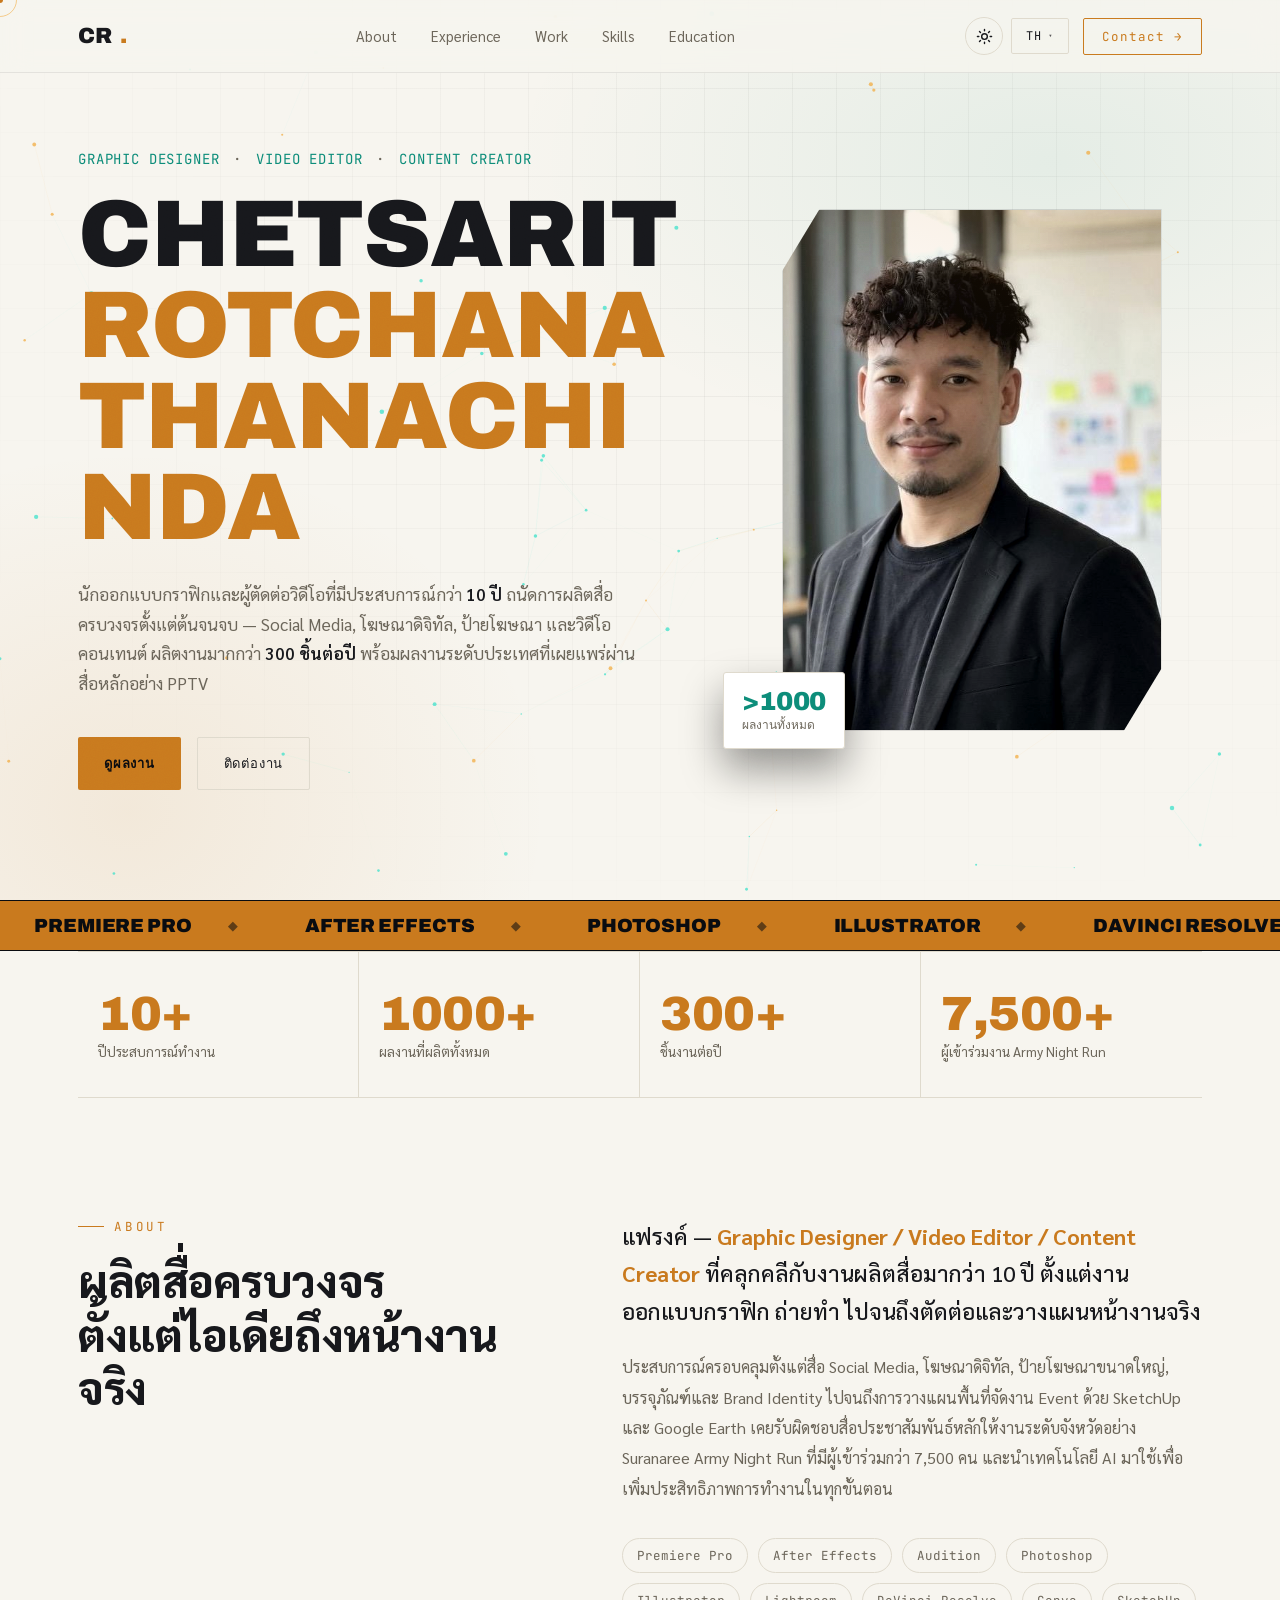
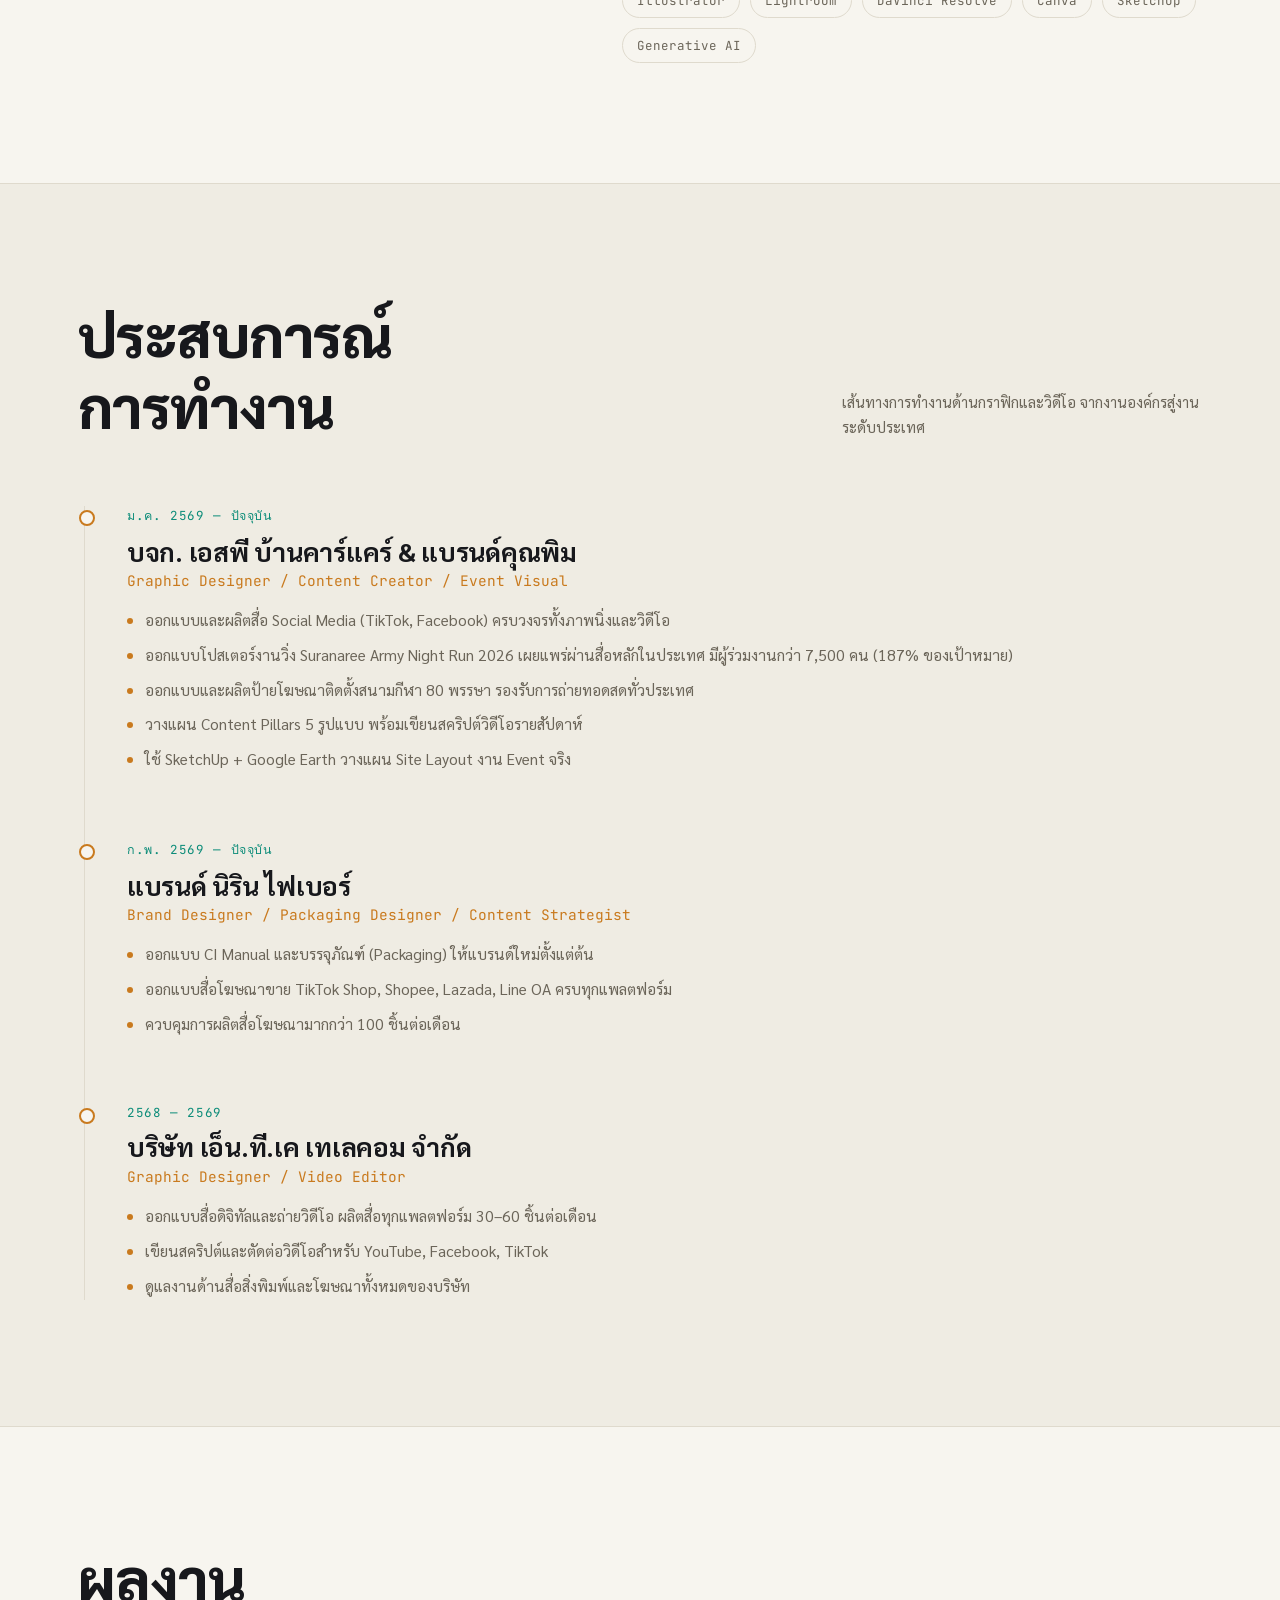
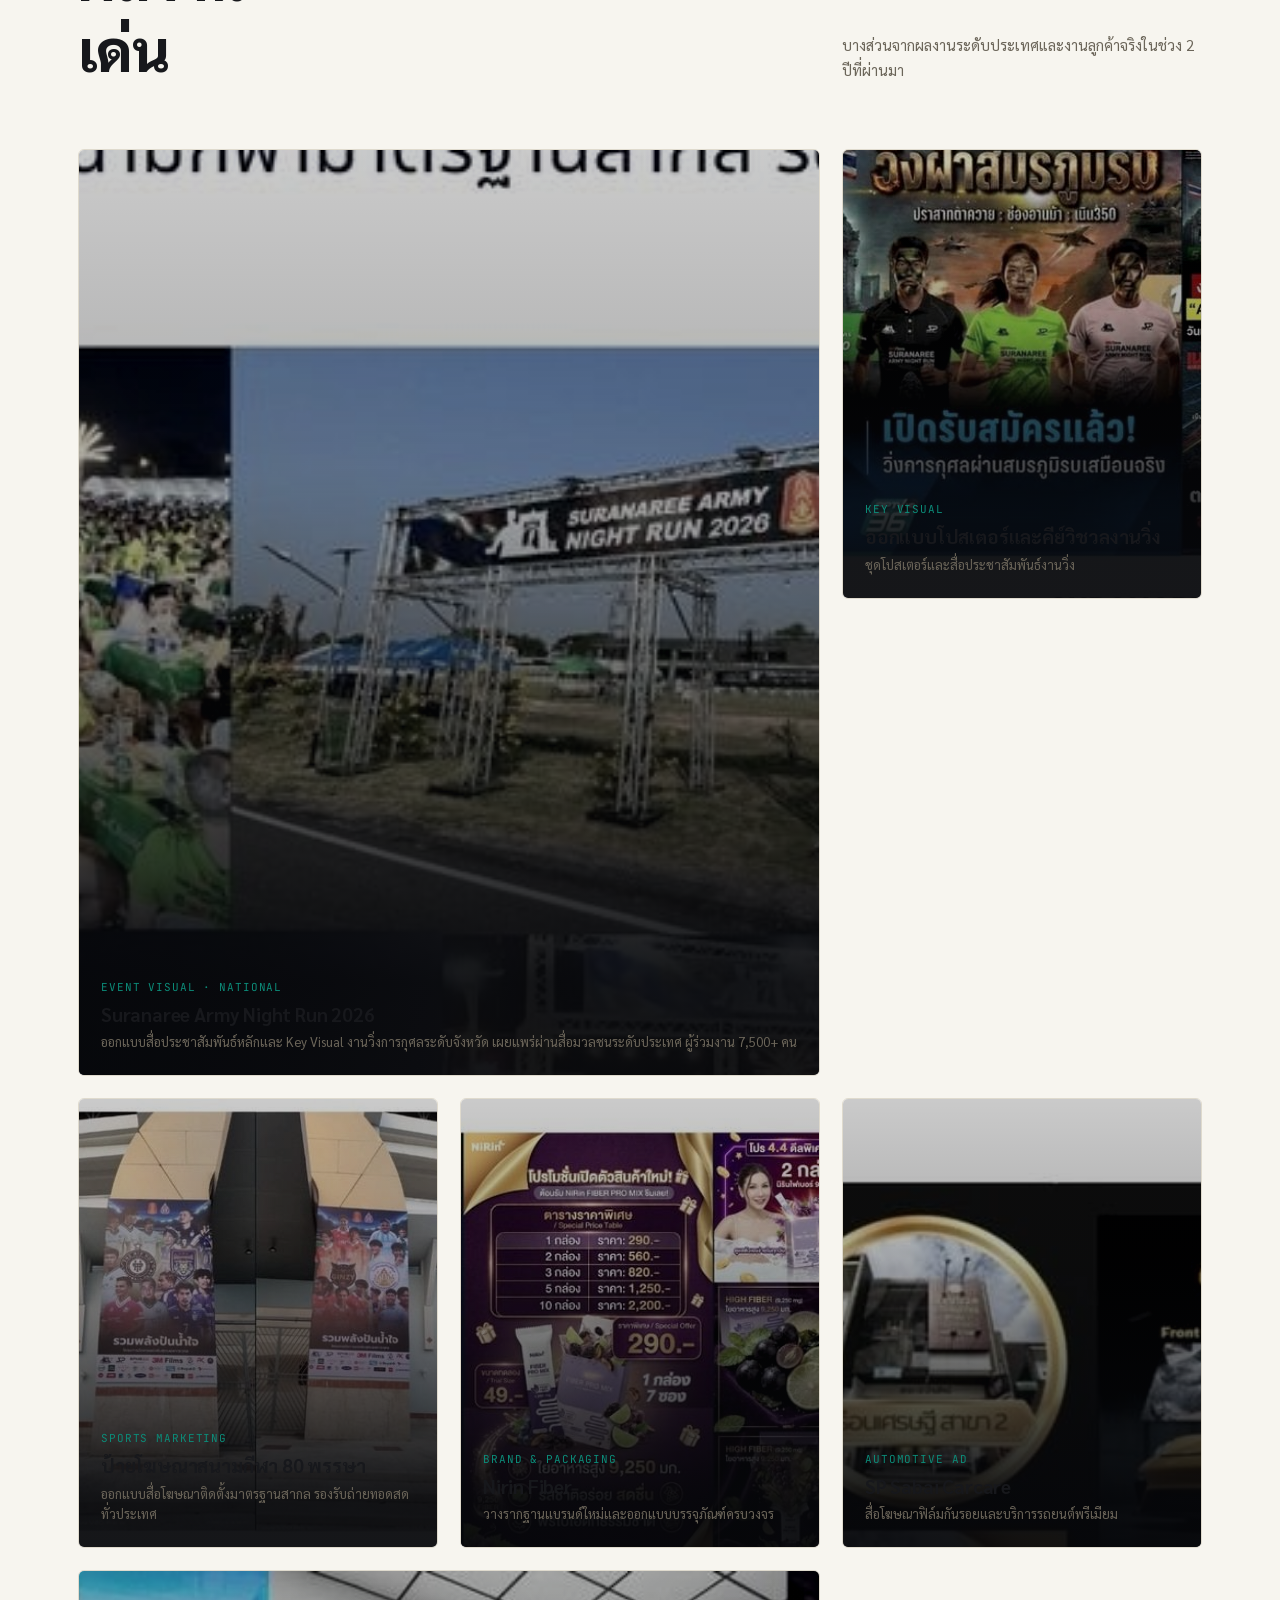
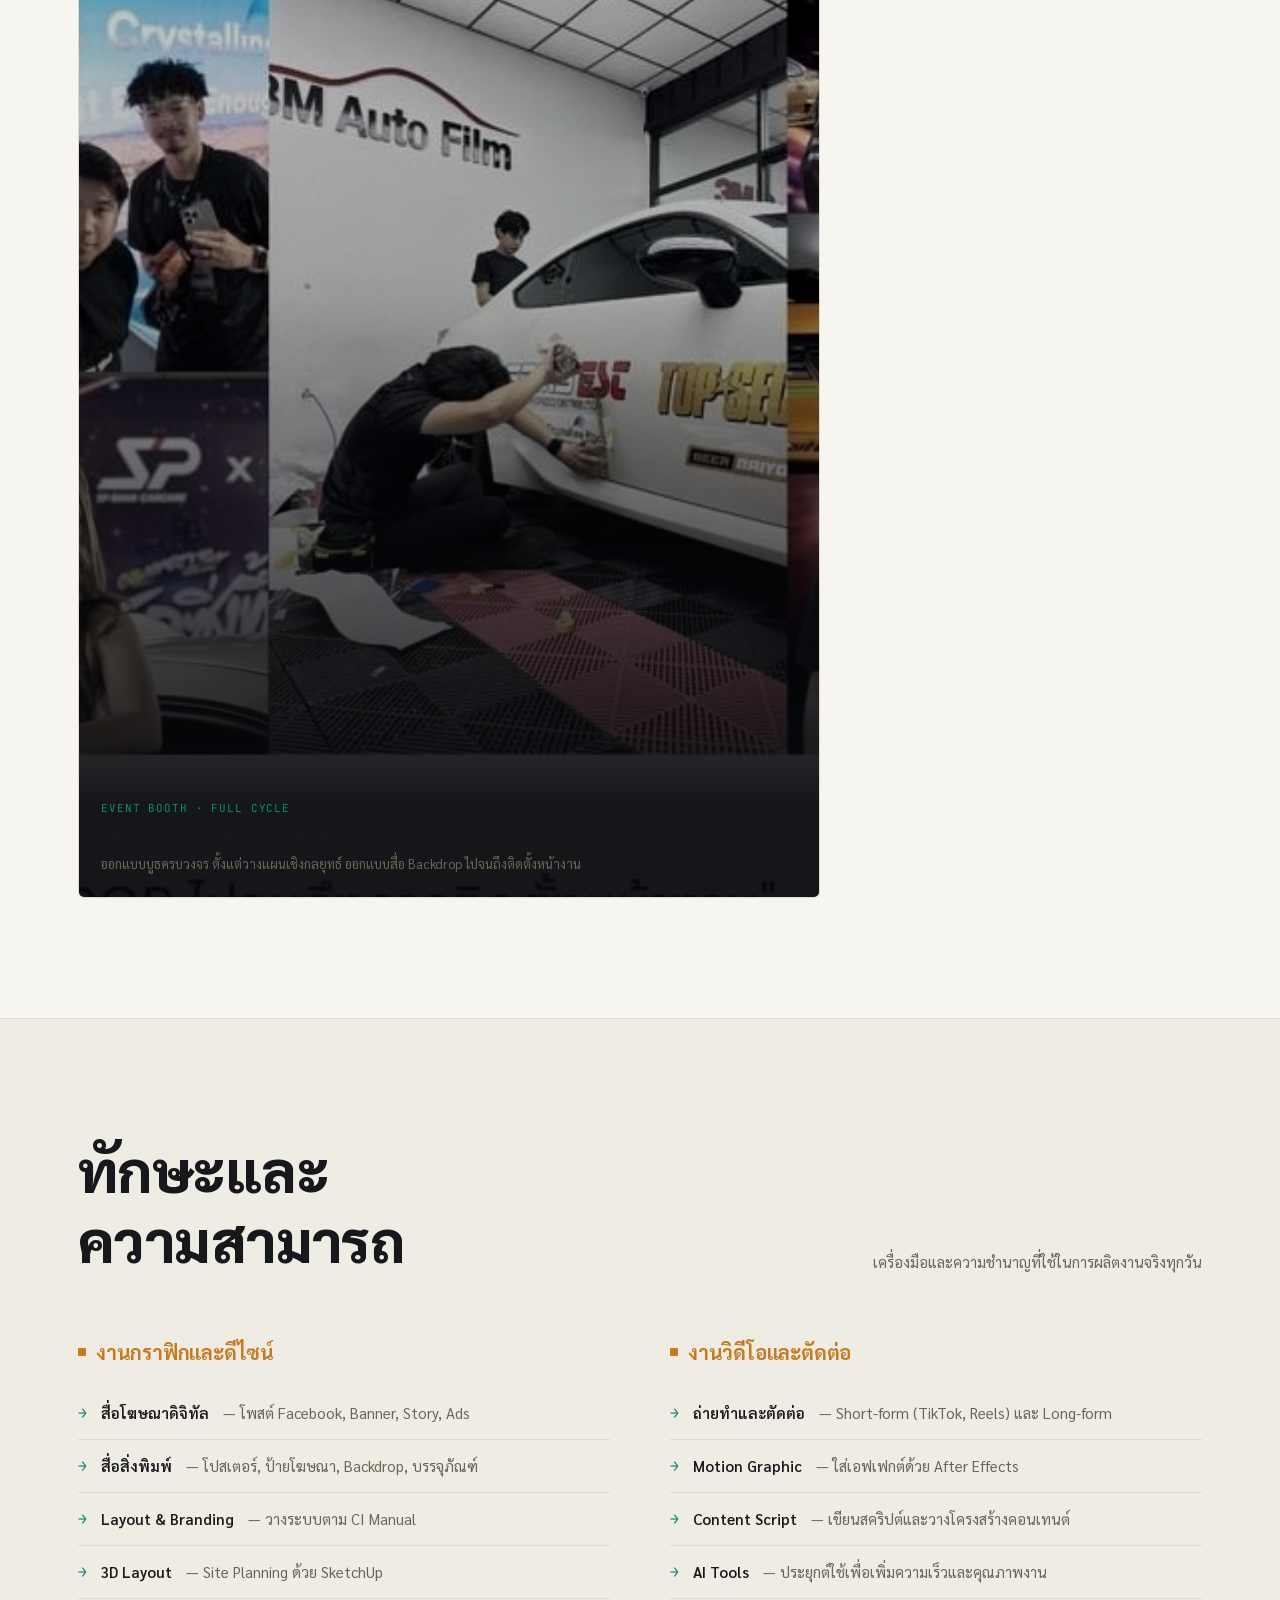
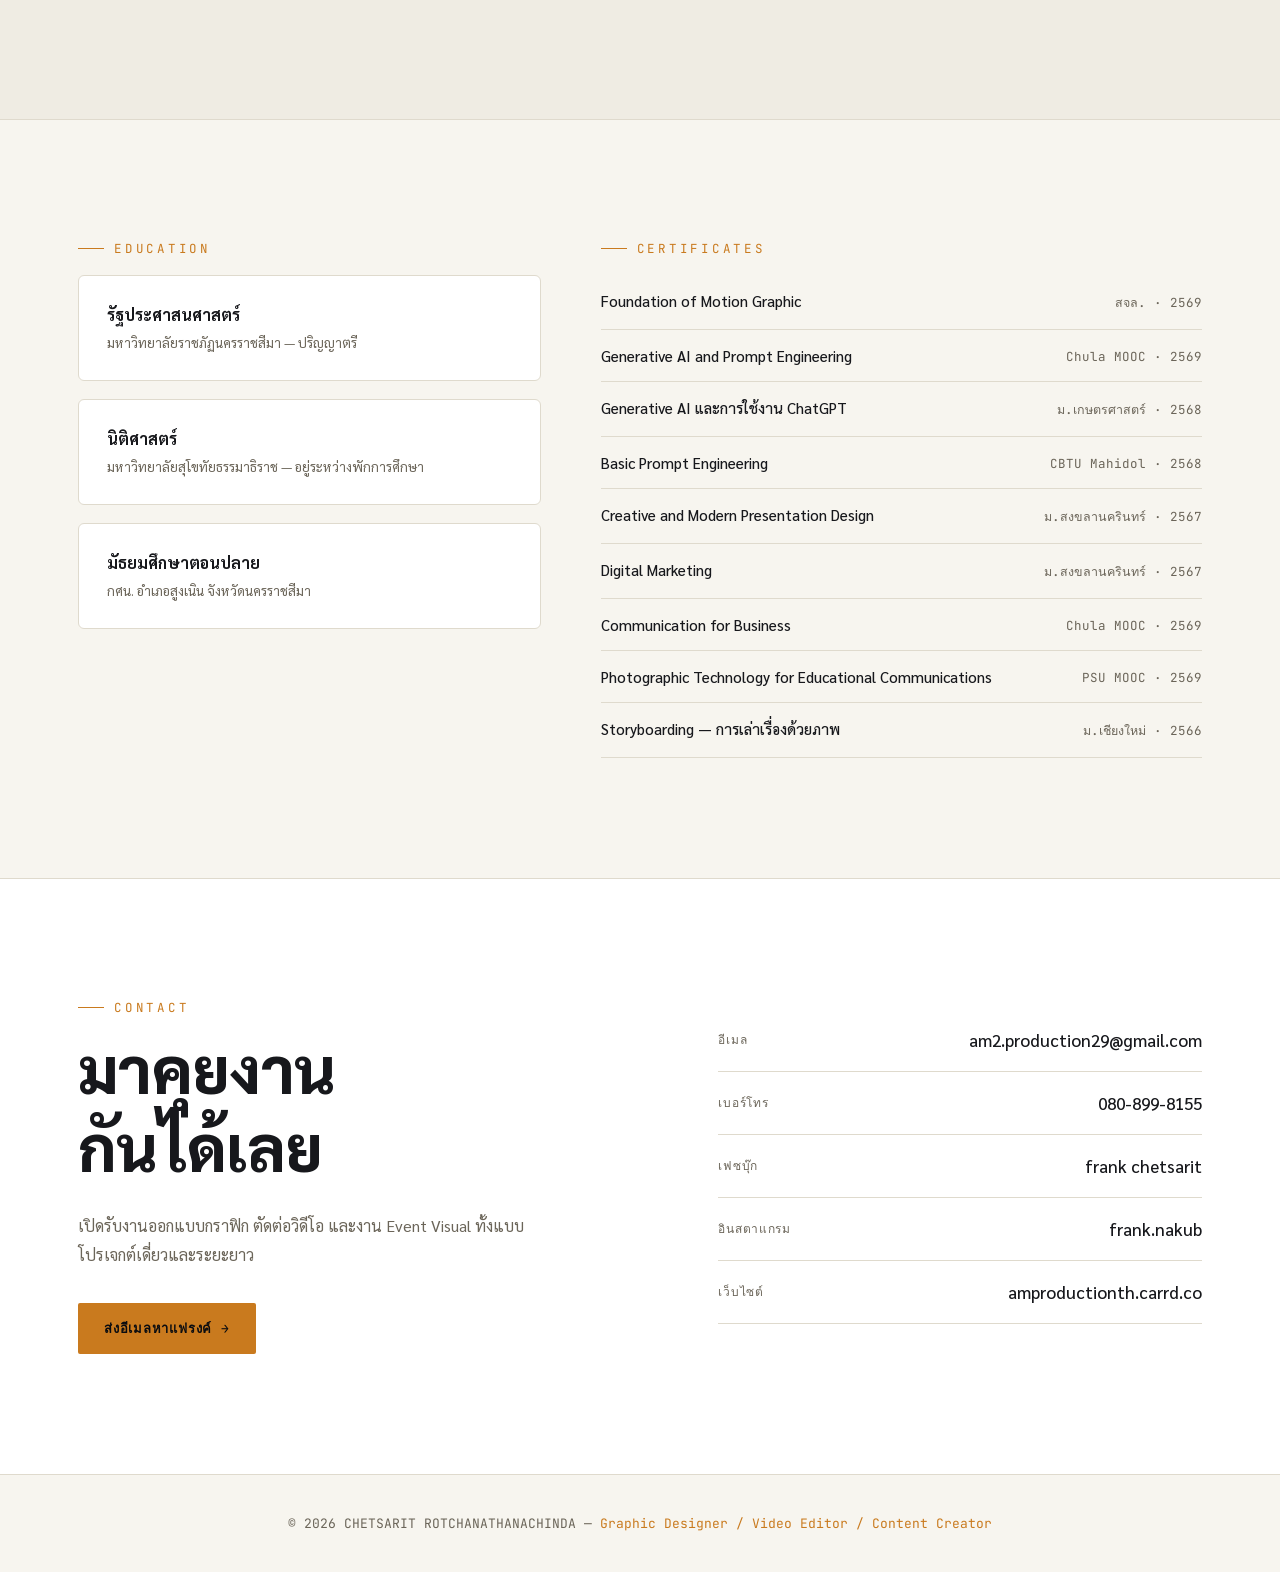
==== index.html @ 94f6d176 "Rename chetsarit-portfolio (5).html to index.html" ====
<!DOCTYPE html>
<html lang="th">
<head>
<meta charset="UTF-8">
<meta name="viewport" content="width=device-width, initial-scale=1.0">
<title>Chetsarit Rotchanathanachinda — Graphic Designer / Video Editor</title>
<link rel="preconnect" href="https://fonts.googleapis.com">
<link href="https://fonts.googleapis.com/css2?family=Archivo:wght@700;800;900&family=JetBrains+Mono:wght@400;500;700&family=Sarabun:wght@300;400;500;600;700;800&display=swap" rel="stylesheet">
<style>
  :root{
    --bg: #0A0C10;
    --surface: #14171F;
    --surface-alt: #1A1E28;
    --line: #262b38;
    --amber: #F2A93B;
    --teal: #35E0C9;
    --flare: #FF5A36;
    --ink: #F5F3EE;
    --muted: #9099AC;
    --on-accent: #0A0C10;
    --header-bg: rgba(10,12,16,0.72);
    --overlay-98: rgba(10,12,16,0.98);
    --hairline: rgba(255,255,255,0.06);
    --grid-line: rgba(255,255,255,0.035);
    --photo-border: rgba(255,255,255,0.08);
    --glow-teal: rgba(53,224,201,0.10);
    --glow-amber: rgba(242,169,59,0.10);
    --glow-amber-strong: rgba(242,169,59,0.18);
    color-scheme: dark;
  }
  html[data-theme="light"]{
    --bg: #F7F5EF;
    --surface: #FFFFFF;
    --surface-alt: #EFECE3;
    --line: #DFDACD;
    --amber: #C97A1E;
    --teal: #0C8C79;
    --flare: #D8461F;
    --ink: #17181C;
    --muted: #6B6559;
    --on-accent: #0A0C10;
    --header-bg: rgba(247,245,239,0.78);
    --overlay-98: rgba(255,255,255,0.98);
    --hairline: rgba(10,12,16,0.08);
    --grid-line: rgba(10,12,16,0.05);
    --photo-border: rgba(10,12,16,0.12);
    --glow-teal: rgba(12,140,121,0.08);
    --glow-amber: rgba(201,122,30,0.10);
    --glow-amber-strong: rgba(201,122,30,0.14);
    color-scheme: light;
  }
  *{margin:0;padding:0;box-sizing:border-box;}
  html{scroll-behavior:smooth;}
  body{
    background:var(--bg);
    color:var(--ink);
    font-family:'Sarabun',sans-serif;
    font-weight:400;
    overflow-x:hidden;
    transition:background .4s ease, color .4s ease;
  }
  ::selection{background:var(--amber);color:var(--on-accent);}

  header, section, .work-card, .edu-card, .stat-item, .contact-section,
  .mobile-menu, .lang-dropdown, .icon-btn, .lang-current, .nav-cta,
  .tool-chip, .timeline, .btn-ghost, .marquee-band{
    transition:background-color .35s ease, border-color .35s ease, color .35s ease, box-shadow .35s ease;
  }

  h1,h2,h3,.display{
    font-family:'Archivo','Sarabun',sans-serif;
    font-weight:900;
    text-transform:uppercase;
    letter-spacing:-0.01em;
    line-height:1.22;
  }
  .mono{font-family:'JetBrains Mono',monospace;}
  a{color:inherit;text-decoration:none;}
  img{display:block;max-width:100%;}
  .wrap{max-width:1180px;margin:0 auto;padding:0 28px;}
  .eyebrow{
    font-family:'JetBrains Mono',monospace;
    font-size:12.5px;
    letter-spacing:0.22em;
    text-transform:uppercase;
    color:var(--amber);
    display:flex;align-items:center;gap:10px;
    margin-bottom:18px;
  }
  .eyebrow::before{content:'';width:26px;height:1px;background:var(--amber);display:inline-block;}

  /* reveal on scroll */
  .reveal{opacity:0;transform:translateY(28px);transition:opacity .7s cubic-bezier(.2,.6,.2,1), transform .7s cubic-bezier(.2,.6,.2,1);}
  .reveal.in{opacity:1;transform:translateY(0);}

  /* ---------- NAV ---------- */
  header{
    position:fixed;top:0;left:0;right:0;z-index:100;
    background:var(--header-bg);
    backdrop-filter:blur(14px);
    border-bottom:1px solid var(--hairline);
  }
  nav.wrap{
    display:flex;align-items:center;justify-content:space-between;
    height:72px;
  }
  .logo{
    font-family:'Archivo',sans-serif;font-weight:900;
    font-size:22px;letter-spacing:-0.01em;
    display:flex;align-items:center;gap:8px;
  }
  .logo span{color:var(--amber);}
  .navlinks{display:flex;gap:34px;font-size:14.5px;color:var(--muted);}
  .navlinks a{position:relative;padding:4px 0;transition:color .25s;}
  .navlinks a:hover{color:var(--ink);}
  .navlinks a::after{
    content:'';position:absolute;left:0;bottom:-2px;width:0;height:1.5px;background:var(--amber);
    transition:width .3s;
  }
  .navlinks a:hover::after{width:100%;}
  .nav-cta{
    font-family:'JetBrains Mono',monospace;font-size:12.5px;letter-spacing:.08em;
    border:1px solid var(--amber);color:var(--amber);padding:9px 18px;border-radius:2px;
    transition:all .25s;
  }
  .nav-cta:hover{background:var(--amber);color:var(--on-accent);}
  .navtoggle{
    display:none;background:none;border:none;color:var(--ink);cursor:pointer;
    width:40px;height:40px;align-items:center;justify-content:center;
    padding:0;
  }
  .burger, .burger::before, .burger::after{
    width:22px;height:2px;background:var(--ink);display:block;position:relative;
    transition:transform .3s, opacity .3s, background .3s;
  }
  .burger::before, .burger::after{content:'';position:absolute;left:0;}
  .burger::before{top:-7px;}
  .burger::after{top:7px;}
  .navtoggle[aria-expanded="true"] .burger{background:transparent;}
  .navtoggle[aria-expanded="true"] .burger::before{transform:rotate(45deg);top:0;background:var(--amber);}
  .navtoggle[aria-expanded="true"] .burger::after{transform:rotate(-45deg);top:0;background:var(--amber);}

  /* ---------- NAV RIGHT: theme + language ---------- */
  .nav-right{display:flex;align-items:center;gap:14px;}
  .nav-controls{display:flex;align-items:center;gap:8px;}
  .icon-btn{
    width:38px;height:38px;border-radius:50%;border:1px solid var(--line);
    background:transparent;color:var(--ink);cursor:pointer;
    display:flex;align-items:center;justify-content:center;padding:0;flex-shrink:0;
    transition:border-color .25s,color .25s,transform .25s;
  }
  .icon-btn:hover{border-color:var(--amber);color:var(--amber);transform:rotate(12deg);}
  .icon-btn svg{width:17px;height:17px;}
  .icon-btn .icon-sun{display:none;}
  html[data-theme="light"] .icon-btn .icon-moon{display:none;}
  html[data-theme="light"] .icon-btn .icon-sun{display:block;}

  .lang-switch{position:relative;}
  .lang-current{
    font-family:'JetBrains Mono',monospace;font-size:12px;letter-spacing:.05em;
    border:1px solid var(--line);color:var(--ink);background:transparent;
    padding:9px 14px;border-radius:2px;cursor:pointer;
    display:flex;align-items:center;gap:7px;
    transition:border-color .25s,color .25s;
  }
  .lang-current:hover{border-color:var(--teal);color:var(--teal);}
  .lang-current::after{content:'▾';font-size:8px;opacity:.7;transition:transform .25s;}
  .lang-switch.open .lang-current::after{transform:rotate(180deg);}
  .lang-dropdown{
    position:absolute;top:calc(100% + 10px);right:0;
    background:var(--surface);border:1px solid var(--line);border-radius:6px;
    min-width:140px;overflow:hidden;
    opacity:0;visibility:hidden;transform:translateY(-6px);
    transition:opacity .22s,transform .22s,visibility .22s;
    box-shadow:0 18px 40px rgba(0,0,0,0.35);
    z-index:50;
  }
  .lang-dropdown.open{opacity:1;visibility:visible;transform:translateY(0);}
  .lang-dropdown button{
    display:block;width:100%;text-align:left;padding:12px 16px;
    background:none;border:none;color:var(--muted);font-size:13.5px;cursor:pointer;
    font-family:'Sarabun',sans-serif;
    border-bottom:1px solid var(--line);
    transition:background .2s,color .2s;
  }
  .lang-dropdown button:last-child{border-bottom:none;}
  .lang-dropdown button:hover{background:var(--surface-alt);color:var(--ink);}
  .lang-dropdown button.active{color:var(--amber);font-weight:600;}

  @media (max-width:600px){
    .nav-cta{display:none;}
  }

  .mobile-menu{
    display:none;
    flex-direction:column;
    max-height:0;overflow:hidden;
    background:var(--overlay-98);
    border-top:1px solid var(--line);
    transition:max-height .4s cubic-bezier(.2,.7,.2,1);
  }
  .mobile-menu.open{max-height:420px;}
  .mobile-menu a{
    padding:18px 28px;font-size:16px;color:var(--ink);
    border-bottom:1px solid var(--line);
    font-family:'JetBrains Mono',monospace;letter-spacing:.03em;
  }
  .mobile-menu a.mobile-menu-cta{color:var(--amber);border-bottom:none;}

  /* ---------- HERO ---------- */
  .hero{
    position:relative;
    min-height:100vh;
    display:flex;align-items:center;
    padding-top:110px;padding-bottom:70px;
    background:
      radial-gradient(ellipse 900px 500px at 82% 18%, var(--glow-teal), transparent 60%),
      radial-gradient(ellipse 700px 600px at 10% 90%, var(--glow-amber), transparent 60%),
      var(--bg);
    overflow:hidden;
  }
  .hero::before{
    content:'';position:absolute;inset:0;
    background-image:
      linear-gradient(var(--grid-line) 1px, transparent 1px),
      linear-gradient(90deg, var(--grid-line) 1px, transparent 1px);
    background-size:44px 44px;
    mask-image:radial-gradient(ellipse 900px 700px at 60% 30%, black, transparent);
    pointer-events:none;
  }
  .hero-grid{
    display:grid;grid-template-columns:1.15fr 0.85fr;gap:40px;align-items:center;
    position:relative;z-index:2;width:100%;
  }
  .hero-role{
    font-family:'JetBrains Mono',monospace;font-size:14px;color:var(--teal);
    letter-spacing:.06em;margin-bottom:22px;display:flex;flex-wrap:wrap;gap:10px 14px;align-items:center;
  }
  .hero-role .dot{color:var(--muted);}
  .hero h1{
    font-size:clamp(48px,7.4vw,104px);
    color:var(--ink);
    overflow-wrap:break-word;
    word-break:break-word;
    hyphens:auto;
    line-height:0.96;
  }
  .hero h1 .accent{color:var(--amber);}
  .hero-sub{
    margin-top:26px;max-width:560px;color:var(--muted);font-size:17px;line-height:1.75;
  }
  .hero-sub b{color:var(--ink);font-weight:600;}
  .hero-cta{display:flex;gap:16px;margin-top:38px;flex-wrap:wrap;}
  .btn{
    font-family:'JetBrains Mono',monospace;font-size:13px;letter-spacing:.06em;
    padding:15px 26px;border-radius:2px;display:inline-flex;align-items:center;gap:10px;
    transition:all .25s;
  }
  .btn-primary{background:var(--amber);color:var(--on-accent);font-weight:700;}
  .btn-primary:hover{background:#ffc061;transform:translateY(-2px);}
  .btn-ghost{border:1px solid var(--line);color:var(--ink);}
  .btn-ghost:hover{border-color:var(--teal);color:var(--teal);transform:translateY(-2px);}

  .hero-photo-wrap{
    position:relative;
    display:flex;justify-content:center;
  }
  .hero-photo-frame{
    position:relative;
    width:100%;max-width:380px;
    clip-path:polygon(10% 0, 100% 0, 100% 88%, 90% 100%, 0 100%, 0 12%);
    border:1px solid var(--photo-border);
  }
  .hero-photo-frame img{width:100%;height:520px;object-fit:cover;filter:grayscale(15%) contrast(1.06);}
  .hero-photo-frame::after{
    content:'';position:absolute;inset:0;
    background:linear-gradient(200deg, var(--glow-amber-strong), transparent 45%);
  }
  .hero-tag{
    position:absolute;bottom:-18px;left:-18px;
    background:var(--surface);border:1px solid var(--line);
    padding:14px 18px;border-radius:3px;
    font-family:'JetBrains Mono',monospace;font-size:12px;color:var(--muted);
    box-shadow:0 20px 40px rgba(0,0,0,0.4);
  }
  .hero-tag b{display:block;font-family:'Archivo',sans-serif;font-weight:900;font-size:26px;color:var(--teal);letter-spacing:-0.01em;}

  /* ---------- MARQUEE (signature element) ---------- */
  .marquee-band{
    background:var(--amber);
    color:var(--on-accent);
    overflow:hidden;
    white-space:nowrap;
    border-top:1px solid var(--on-accent);border-bottom:1px solid var(--on-accent);
    position:relative;z-index:3;
  }
  .marquee-track{
    display:inline-flex;
    animation:scroll-left 32s linear infinite;
  }
  .marquee-track span{
    font-family:'Archivo',sans-serif;
    font-weight:900;
    font-size:19px;
    letter-spacing:-0.005em;
    padding:14px 34px;
    display:inline-flex;align-items:center;gap:18px;
    text-transform:uppercase;
  }
  .marquee-track span::after{content:'\25C6';font-size:12px;opacity:.55;margin-left:18px;}
  @keyframes scroll-left{
    0%{transform:translateX(0);}
    100%{transform:translateX(-50%);}
  }

  /* ---------- SECTION GENERIC ---------- */
  section{padding:120px 0;position:relative;}
  .section-head{
    display:flex;justify-content:space-between;align-items:flex-end;gap:24px;
    margin-bottom:60px;flex-wrap:wrap;
  }
  .section-head h2{font-size:clamp(34px,5vw,58px);}
  .section-head p{color:var(--muted);max-width:360px;font-size:15px;line-height:1.7;padding-bottom:6px;}
  .num-index{font-family:'JetBrains Mono',monospace;color:var(--muted);font-size:13px;}

  /* ---------- STATS ---------- */
  .stats-row{
    display:grid;grid-template-columns:repeat(4,1fr);
    border-top:1px solid var(--line);border-bottom:1px solid var(--line);
  }
  .stat-item{padding:36px 20px;border-right:1px solid var(--line);}
  .stat-item:last-child{border-right:none;}
  .stat-item b{
    font-family:'Archivo',sans-serif;font-weight:900;font-size:clamp(30px,4vw,48px);
    color:var(--amber);display:block;letter-spacing:-0.01em;
  }
  .stat-item span{font-size:13.5px;color:var(--muted);}

  /* ---------- ABOUT ---------- */
  .about-grid{display:grid;grid-template-columns:0.9fr 1.1fr;gap:70px;align-items:start;}
  .about-lead{font-size:22px;line-height:1.7;color:var(--ink);font-weight:500;}
  .about-lead b{color:var(--amber);font-weight:700;}
  .about-body{color:var(--muted);font-size:16px;line-height:1.9;margin-top:22px;}
  .tool-row{display:flex;flex-wrap:wrap;gap:10px;margin-top:34px;}
  .tool-chip{
    font-family:'JetBrains Mono',monospace;font-size:12.5px;
    border:1px solid var(--line);padding:8px 14px;border-radius:20px;color:var(--muted);
    transition:all .25s;
  }
  .tool-chip:hover{border-color:var(--teal);color:var(--teal);}

  /* ---------- EXPERIENCE TIMELINE ---------- */
  .timeline{border-left:1px solid var(--line);margin-left:6px;}
  .tl-item{position:relative;padding:0 0 60px 42px;}
  .tl-item:last-child{padding-bottom:0;}
  .tl-item::before{
    content:'';position:absolute;left:-6.5px;top:4px;
    width:12px;height:12px;border-radius:50%;
    background:var(--bg);border:2px solid var(--amber);
  }
  .tl-date{font-family:'JetBrains Mono',monospace;font-size:12.5px;color:var(--teal);letter-spacing:.05em;margin-bottom:10px;display:block;}
  .tl-item h3{font-size:26px;color:var(--ink);margin-bottom:4px;text-transform:none;font-family:'Sarabun';font-weight:700;}
  .tl-role{color:var(--amber);font-size:14.5px;font-family:'JetBrains Mono',monospace;margin-bottom:16px;display:block;}
  .tl-item ul{color:var(--muted);font-size:15.5px;line-height:1.85;padding-left:18px;}
  .tl-item li{margin-bottom:6px;}
  .tl-item li::marker{color:var(--amber);}

  /* ---------- WORK GRID ---------- */
  .work-grid{
    display:grid;grid-template-columns:repeat(3,1fr);gap:22px;
  }
  .work-card{
    position:relative;border-radius:6px;overflow:hidden;
    background:var(--surface);border:1px solid var(--line);
    aspect-ratio:4/5;
    transition:transform .4s cubic-bezier(.2,.7,.2,1), border-color .4s;
  }
  .work-card:hover{transform:translateY(-6px);border-color:var(--amber);}
  .work-card img{
    width:100%;height:100%;object-fit:cover;
    transition:transform .6s cubic-bezier(.2,.7,.2,1), filter .4s;
    filter:grayscale(35%) brightness(0.78) contrast(1.05);
  }
  .work-card:hover img{transform:scale(1.08);filter:grayscale(0%) brightness(0.92) contrast(1.05);}
  .work-overlay{
    position:absolute;inset:0;display:flex;flex-direction:column;justify-content:flex-end;
    padding:22px;background:linear-gradient(0deg, rgba(6,7,10,0.92) 10%, rgba(6,7,10,0.15) 65%, transparent 100%);
  }
  .work-tag{
    font-family:'JetBrains Mono',monospace;font-size:11px;color:var(--teal);
    letter-spacing:.08em;text-transform:uppercase;margin-bottom:8px;
  }
  .work-overlay h3{font-family:'Sarabun';font-weight:700;font-size:19px;text-transform:none;color:var(--ink);margin-bottom:6px;line-height:1.3;}
  .work-overlay p{font-size:13px;color:var(--muted);line-height:1.6;}
  .work-card.wide{grid-column:span 2;}

  /* ---------- SKILLS ---------- */
  .skills-grid{display:grid;grid-template-columns:1fr 1fr;gap:60px;}
  .skill-block h3{
    font-family:'Sarabun';font-weight:700;text-transform:none;font-size:20px;color:var(--amber);margin-bottom:22px;
    display:flex;align-items:center;gap:10px;
  }
  .skill-block h3::before{content:'';width:8px;height:8px;background:var(--amber);border-radius:1px;display:inline-block;}
  .skill-list{list-style:none;}
  .skill-list li{
    padding:14px 0;border-bottom:1px solid var(--line);
    color:var(--muted);font-size:15px;line-height:1.6;
    display:flex;gap:14px;
  }
  .skill-list li b{color:var(--ink);font-weight:600;min-width:2px;}
  .skill-list li::before{content:'→';color:var(--teal);font-family:'JetBrains Mono',monospace;}

  /* ---------- EDUCATION / CERTS ---------- */
  .edu-grid{display:grid;grid-template-columns:1fr 1.3fr;gap:60px;}
  .edu-card{background:var(--surface);border:1px solid var(--line);border-radius:6px;padding:28px;margin-bottom:18px;}
  .edu-card h4{font-family:'Sarabun';font-weight:700;font-size:16px;color:var(--ink);text-transform:none;margin-bottom:6px;}
  .edu-card span{font-size:13.5px;color:var(--muted);}
  .cert-list{list-style:none;}
  .cert-list li{
    display:flex;justify-content:space-between;gap:20px;
    padding:16px 0;border-bottom:1px solid var(--line);font-size:15px;
  }
  .cert-list li b{color:var(--ink);font-weight:500;}
  .cert-list li span{color:var(--muted);font-family:'JetBrains Mono',monospace;font-size:12.5px;white-space:nowrap;padding-top:2px;}

  /* ---------- CONTACT ---------- */
  .contact-section{
    background:var(--surface);border-top:1px solid var(--line);border-bottom:1px solid var(--line);
  }
  .contact-grid{display:grid;grid-template-columns:1.2fr 1fr;gap:60px;align-items:center;}
  .contact-grid h2{font-size:clamp(36px,5.6vw,64px);margin-bottom:22px;}
  .contact-grid p{color:var(--muted);font-size:16px;line-height:1.8;max-width:460px;margin-bottom:34px;}
  .contact-list{list-style:none;}
  .contact-list li{
    padding:20px 0;border-bottom:1px solid var(--line);
    display:flex;justify-content:space-between;align-items:center;
  }
  .contact-list li:first-child{padding-top:0;}
  .contact-list .label{font-family:'JetBrains Mono',monospace;font-size:12px;color:var(--muted);letter-spacing:.06em;text-transform:uppercase;}
  .contact-list .val{font-size:17px;color:var(--ink);font-weight:500;transition:color .25s;}
  .contact-list a.val:hover{color:var(--amber);}

  footer{padding:40px 0;text-align:center;color:var(--muted);font-size:13px;font-family:'JetBrains Mono',monospace;}
  footer span{color:var(--amber);}

  /* ---------- RESPONSIVE ---------- */
  @media (max-width:940px){
    .navlinks{display:none;}
    .navtoggle{display:flex;}
    .mobile-menu{display:flex;}
    .hero-grid{grid-template-columns:1fr;}
    .hero-photo-wrap{order:-1;margin-bottom:56px;}
    .hero-photo-frame{max-width:280px;}
    .hero-photo-frame img{height:360px;}
    .about-grid,.skills-grid,.edu-grid,.contact-grid{grid-template-columns:1fr;gap:40px;}
    .work-grid{grid-template-columns:repeat(2,1fr);}
    .work-card.wide{grid-column:span 2;}
    .stats-row{grid-template-columns:repeat(2,1fr);}
    .stat-item{border-bottom:1px solid var(--line);}
  }
  @media (max-width:600px){
    section{padding:64px 0;}
    .wrap{padding:0 20px;}
    .work-grid{grid-template-columns:1fr;gap:16px;}
    .work-card.wide{grid-column:span 1;}
    .work-card{aspect-ratio:4/3.4;}
    .hero{padding-top:112px;padding-bottom:50px;min-height:auto;}
    .hero h1{font-size:clamp(30px,8.6vw,52px);letter-spacing:-0.01em;}
    .hero-sub{font-size:15.5px;}
    .hero-role{font-size:11.5px;gap:6px 10px;margin-bottom:16px;}
    .hero-cta{gap:12px;}
    .btn{padding:14px 20px;font-size:12px;flex:1;justify-content:center;}
    .hero-photo-frame{max-width:220px;}
    .hero-photo-frame img{height:280px;}
    .hero-tag{left:0;bottom:-16px;padding:10px 14px;}
    .hero-tag b{font-size:20px;}
    .marquee-track span{font-size:14px;padding:10px 18px;}
    .section-head{margin-bottom:36px;}
    .section-head p{max-width:100%;}
    .stats-row{grid-template-columns:repeat(2,1fr);}
    .stat-item{padding:24px 14px;}
    .stat-item b{font-size:28px;}
    .about-lead{font-size:18px;}
    .tl-item{padding-left:30px;}
    .timeline{margin-left:2px;}
    .tl-item h3{font-size:21px;}
    .edu-card{padding:20px;}
    .cert-list li{flex-direction:column;align-items:flex-start;gap:4px;}
    .cert-list li span{white-space:normal;}
    .contact-list li{flex-direction:column;align-items:flex-start;gap:6px;padding:16px 0;}
    .contact-grid h2{font-size:clamp(30px,9vw,48px);}
    nav.wrap{height:64px;}
  }

  @media (prefers-reduced-motion:reduce){
    .reveal{opacity:1;transform:none;transition:none;}
    .marquee-track{animation:none;}
    html{scroll-behavior:auto;}
  }

  a:focus-visible, button:focus-visible{outline:2px solid var(--teal);outline-offset:3px;}

  /* ---------- GRAIN OVERLAY ---------- */
  .grain{
    position:fixed;inset:0;z-index:9998;pointer-events:none;
    opacity:0.05;mix-blend-mode:overlay;
  }

  /* ---------- CUSTOM CURSOR ---------- */
  .cursor-dot, .cursor-ring{
    position:fixed;top:0;left:0;border-radius:50%;pointer-events:none;
    z-index:9999;transform:translate(-50%,-50%);
  }
  .cursor-dot{width:6px;height:6px;background:var(--amber);}
  .cursor-ring{
    width:34px;height:34px;border:1px solid rgba(242,169,59,0.55);
    transition:width .25s,height .25s,border-color .25s,background .25s;
  }
  .cursor-ring.hover{
    width:64px;height:64px;background:rgba(242,169,59,0.08);border-color:var(--teal);
  }
  @media (hover:none), (max-width:940px){
    .cursor-dot,.cursor-ring{display:none;}
  }

  /* ---------- HERO CANVAS ---------- */
  #particle-canvas{
    position:absolute;inset:0;width:100%;height:100%;z-index:1;opacity:0.85;
  }

  /* ---------- SCRAMBLE TEXT ---------- */
  .scramble{display:inline-block;}

  /* ---------- GLITCH WORK CARD ---------- */
  .work-card{position:relative;}
  .work-card::before{
    content:'';position:absolute;inset:0;z-index:2;
    background-image:var(--bgimg);background-size:cover;background-position:center;
    opacity:0;pointer-events:none;mix-blend-mode:screen;
    filter:hue-rotate(140deg) saturate(2.2) brightness(1.25);
  }
  .work-card:hover::before{animation:glitch-run .45s steps(3,end) 1;}
  @keyframes glitch-run{
    0%{opacity:0;transform:translate(0,0);clip-path:inset(0 0 0 0);}
    12%{opacity:.6;transform:translate(-8px,0);clip-path:inset(8% 0 62% 0);}
    32%{opacity:.5;transform:translate(6px,0);clip-path:inset(58% 0 6% 0);}
    55%{opacity:.5;transform:translate(-5px,0);clip-path:inset(28% 0 42% 0);}
    78%{opacity:.35;transform:translate(4px,0);clip-path:inset(6% 0 72% 0);}
    100%{opacity:0;transform:translate(0,0);clip-path:inset(0 0 100% 0);}
  }
  .work-card:hover .work-tag{color:var(--flare);}

  /* stat count container keeps layout stable */
  .stat-item b{font-variant-numeric:tabular-nums;}
</style>
</head>
<body>

<div class="grain" id="grain"></div>
<div class="cursor-ring" id="cursorRing"></div>
<div class="cursor-dot" id="cursorDot"></div>

<header>
  <nav class="wrap">
    <div class="logo">CR<span>.</span></div>
    <div class="navlinks">
      <a href="#about" data-i18n="label_about">About</a>
      <a href="#experience" data-i18n="label_experience">Experience</a>
      <a href="#work" data-i18n="label_work">Work</a>
      <a href="#skills" data-i18n="label_skills">Skills</a>
      <a href="#education" data-i18n="label_education">Education</a>
    </div>
    <div class="nav-right">
      <div class="nav-controls">
        <button class="icon-btn" id="themeToggle" aria-label="Toggle light/dark theme">
          <svg class="icon-moon" viewBox="0 0 24 24" fill="none" stroke="currentColor" stroke-width="2" stroke-linecap="round" stroke-linejoin="round"><path d="M21 12.79A9 9 0 1 1 11.21 3 7 7 0 0 0 21 12.79z"/></svg>
          <svg class="icon-sun" viewBox="0 0 24 24" fill="none" stroke="currentColor" stroke-width="2" stroke-linecap="round" stroke-linejoin="round"><circle cx="12" cy="12" r="4"/><path d="M12 2v2M12 20v2M4.93 4.93l1.41 1.41M17.66 17.66l1.41 1.41M2 12h2M20 12h2M4.93 19.07l1.41-1.41M17.66 6.34l1.41-1.41"/></svg>
        </button>
        <div class="lang-switch" id="langSwitch">
          <button class="lang-current" id="langCurrent" aria-haspopup="true" aria-expanded="false" type="button">TH</button>
          <div class="lang-dropdown" id="langDropdown">
            <button type="button" data-lang="th">ไทย</button>
            <button type="button" data-lang="en">English</button>
            <button type="button" data-lang="ja">日本語</button>
            <button type="button" data-lang="zh">中文</button>
          </div>
        </div>
      </div>
      <a href="#contact" class="nav-cta" data-i18n="nav_contact_cta">Contact →</a>
      <button class="navtoggle" id="navToggle" aria-label="Open menu" aria-expanded="false">
        <span class="burger"></span>
      </button>
    </div>
  </nav>
  <div class="mobile-menu" id="mobileMenu">
    <a href="#about" data-i18n="label_about">About</a>
    <a href="#experience" data-i18n="label_experience">Experience</a>
    <a href="#work" data-i18n="label_work">Work</a>
    <a href="#skills" data-i18n="label_skills">Skills</a>
    <a href="#education" data-i18n="label_education">Education</a>
    <a href="#contact" class="mobile-menu-cta" data-i18n="nav_contact_cta">Contact →</a>

  </div>
</header>

<section class="hero">
  <canvas id="particle-canvas"></canvas>
  <div class="wrap hero-grid">
    <div>
      <div class="hero-role">
        <span data-i18n="hero_role1">GRAPHIC DESIGNER</span><span class="dot">·</span>
        <span data-i18n="hero_role2">VIDEO EDITOR</span><span class="dot">·</span>
        <span data-i18n="hero_role3">CONTENT CREATOR</span>
      </div>
      <h1><span class="scramble" data-text="CHETSARIT">CHETSARIT</span><br><span class="accent scramble" data-text="ROTCHANATHANACHINDA">ROTCHANATHANACHINDA</span></h1>
      <p class="hero-sub" data-i18n="hero_sub">
        นักออกแบบกราฟิกและผู้ตัดต่อวิดีโอที่มีประสบการณ์กว่า <b>10 ปี</b>
        ถนัดการผลิตสื่อครบวงจรตั้งแต่ต้นจนจบ — Social Media, โฆษณาดิจิทัล, ป้ายโฆษณา และวิดีโอคอนเทนต์
        ผลิตงานมากกว่า <b>300 ชิ้นต่อปี</b> พร้อมผลงานระดับประเทศที่เผยแพร่ผ่านสื่อหลักอย่าง PPTV
      </p>
      <div class="hero-cta">
        <a href="#work" class="btn btn-primary" data-i18n="hero_btn_work">ดูผลงาน</a>
        <a href="#contact" class="btn btn-ghost" data-i18n="hero_btn_contact">ติดต่องาน</a>
      </div>
    </div>
    <div class="hero-photo-wrap">
      <div class="hero-photo-frame" id="tiltFrame">
        <img src="[data-uri]" alt="Chetsarit Rotchanathanachinda">
      </div>
      <div class="hero-tag">
        <b>&gt;1000</b>
        <span data-i18n="hero_tag_label">ผลงานทั้งหมด</span>
      </div>
    </div>
  </div>
</section>

<div class="marquee-band">
  <div class="marquee-track">
    <span>PREMIERE PRO</span><span>AFTER EFFECTS</span><span>PHOTOSHOP</span><span>ILLUSTRATOR</span>
    <span>DAVINCI RESOLVE</span><span>MOTION GRAPHIC</span><span>BRAND IDENTITY</span><span>EVENT VISUAL</span>
    <span>AI-ASSISTED WORKFLOW</span>
    <span>PREMIERE PRO</span><span>AFTER EFFECTS</span><span>PHOTOSHOP</span><span>ILLUSTRATOR</span>
    <span>DAVINCI RESOLVE</span><span>MOTION GRAPHIC</span><span>BRAND IDENTITY</span><span>EVENT VISUAL</span>
    <span>AI-ASSISTED WORKFLOW</span>
  </div>
</div>

<div class="wrap">
  <div class="stats-row reveal">
    <div class="stat-item"><b data-count="10" data-suffix="+">0</b><span data-i18n="stat1_label">ปีประสบการณ์ทำงาน</span></div>
    <div class="stat-item"><b data-count="1000" data-suffix="+">0</b><span data-i18n="stat2_label">ผลงานที่ผลิตทั้งหมด</span></div>
    <div class="stat-item"><b data-count="300" data-suffix="+">0</b><span data-i18n="stat3_label">ชิ้นงานต่อปี</span></div>
    <div class="stat-item"><b data-count="7500" data-suffix="+" data-format="comma">0</b><span data-i18n="stat4_label">ผู้เข้าร่วมงาน Army Night Run</span></div>
  </div>
</div>

<section id="about">
  <div class="wrap about-grid">
    <div class="reveal">
      <div class="eyebrow" data-i18n="label_about">About</div>
      <h2 style="font-size:clamp(30px,4vw,44px);text-transform:none;font-family:'Sarabun';font-weight:800;" data-i18n="about_heading">
        ผลิตสื่อครบวงจร<br>ตั้งแต่ไอเดียถึงหน้างานจริง
      </h2>
    </div>
    <div class="reveal">
      <p class="about-lead" data-i18n="about_lead">
        แฟรงค์ — <b>Graphic Designer / Video Editor / Content Creator</b>
        ที่คลุกคลีกับงานผลิตสื่อมากว่า 10 ปี ตั้งแต่งานออกแบบกราฟิก ถ่ายทำ ไปจนถึงตัดต่อและวางแผนหน้างานจริง
      </p>
      <p class="about-body" data-i18n="about_body">
        ประสบการณ์ครอบคลุมตั้งแต่สื่อ Social Media, โฆษณาดิจิทัล, ป้ายโฆษณาขนาดใหญ่, บรรจุภัณฑ์และ Brand Identity
        ไปจนถึงการวางแผนพื้นที่จัดงาน Event ด้วย SketchUp และ Google Earth
        เคยรับผิดชอบสื่อประชาสัมพันธ์หลักให้งานระดับจังหวัดอย่าง Suranaree Army Night Run ที่มีผู้เข้าร่วมกว่า 7,500 คน
        และนำเทคโนโลยี AI มาใช้เพื่อเพิ่มประสิทธิภาพการทำงานในทุกขั้นตอน
      </p>
      <div class="tool-row">
        <span class="tool-chip">Premiere Pro</span>
        <span class="tool-chip">After Effects</span>
        <span class="tool-chip">Audition</span>
        <span class="tool-chip">Photoshop</span>
        <span class="tool-chip">Illustrator</span>
        <span class="tool-chip">Lightroom</span>
        <span class="tool-chip">DaVinci Resolve</span>
        <span class="tool-chip">Canva</span>
        <span class="tool-chip">SketchUp</span>
        <span class="tool-chip">Generative AI</span>
      </div>
    </div>
  </div>
</section>

<section id="experience" style="background:var(--surface-alt);border-top:1px solid var(--line);border-bottom:1px solid var(--line);">
  <div class="wrap">
    <div class="section-head reveal">
      <h2 data-i18n="experience_heading">ประสบการณ์<br>การทำงาน</h2>
      <p data-i18n="experience_sub">เส้นทางการทำงานด้านกราฟิกและวิดีโอ จากงานองค์กรสู่งานระดับประเทศ</p>
    </div>
    <div class="timeline">
      <div class="tl-item reveal">
        <span class="tl-date">ม.ค. 2569 — ปัจจุบัน</span>
        <h3>บจก. เอสพี บ้านคาร์แคร์ &amp; แบรนด์คุณพิม</h3>
        <span class="tl-role">Graphic Designer / Content Creator / Event Visual</span>
        <ul data-i18n="exp1_bullets">
          <li>ออกแบบและผลิตสื่อ Social Media (TikTok, Facebook) ครบวงจรทั้งภาพนิ่งและวิดีโอ</li>
          <li>ออกแบบโปสเตอร์งานวิ่ง Suranaree Army Night Run 2026 เผยแพร่ผ่านสื่อหลักในประเทศ มีผู้ร่วมงานกว่า 7,500 คน (187% ของเป้าหมาย)</li>
          <li>ออกแบบและผลิตป้ายโฆษณาติดตั้งสนามกีฬา 80 พรรษา รองรับการถ่ายทอดสดทั่วประเทศ</li>
          <li>วางแผน Content Pillars 5 รูปแบบ พร้อมเขียนสคริปต์วิดีโอรายสัปดาห์</li>
          <li>ใช้ SketchUp + Google Earth วางแผน Site Layout งาน Event จริง</li>
        </ul>
      </div>
      <div class="tl-item reveal">
        <span class="tl-date">ก.พ. 2569 — ปัจจุบัน</span>
        <h3>แบรนด์ นิริน ไฟเบอร์</h3>
        <span class="tl-role">Brand Designer / Packaging Designer / Content Strategist</span>
        <ul data-i18n="exp2_bullets">
          <li>ออกแบบ CI Manual และบรรจุภัณฑ์ (Packaging) ให้แบรนด์ใหม่ตั้งแต่ต้น</li>
          <li>ออกแบบสื่อโฆษณาขาย TikTok Shop, Shopee, Lazada, Line OA ครบทุกแพลตฟอร์ม</li>
          <li>ควบคุมการผลิตสื่อโฆษณามากกว่า 100 ชิ้นต่อเดือน</li>
        </ul>
      </div>
      <div class="tl-item reveal">
        <span class="tl-date">2568 — 2569</span>
        <h3>บริษัท เอ็น.ที.เค เทเลคอม จำกัด</h3>
        <span class="tl-role">Graphic Designer / Video Editor</span>
        <ul data-i18n="exp3_bullets">
          <li>ออกแบบสื่อดิจิทัลและถ่ายวิดีโอ ผลิตสื่อทุกแพลตฟอร์ม 30–60 ชิ้นต่อเดือน</li>
          <li>เขียนสคริปต์และตัดต่อวิดีโอสำหรับ YouTube, Facebook, TikTok</li>
          <li>ดูแลงานด้านสื่อสิ่งพิมพ์และโฆษณาทั้งหมดของบริษัท</li>
        </ul>
      </div>
    </div>
  </div>
</section>

<section id="work">
  <div class="wrap">
    <div class="section-head reveal">
      <h2 data-i18n="work_heading">ผลงาน<br>เด่น</h2>
      <p data-i18n="work_sub">บางส่วนจากผลงานระดับประเทศและงานลูกค้าจริงในช่วง 2 ปีที่ผ่านมา</p>
    </div>
    <div class="work-grid">
      <div class="work-card wide reveal" style="--bgimg:url([data-uri])">
        <img src="[data-uri]" alt="Suranaree Army Night Run 2026">
        <div class="work-overlay">
          <div class="work-tag" data-i18n="work1_tag">Event Visual · National</div>
          <h3>Suranaree Army Night Run 2026</h3>
          <p data-i18n="work1_desc">ออกแบบสื่อประชาสัมพันธ์หลักและ Key Visual งานวิ่งการกุศลระดับจังหวัด เผยแพร่ผ่านสื่อมวลชนระดับประเทศ ผู้ร่วมงาน 7,500+ คน</p>
        </div>
      </div>
      <div class="work-card reveal" style="--bgimg:url([data-uri])">
        <img src="[data-uri]" alt="Army Night Run Poster">
        <div class="work-overlay">
          <div class="work-tag" data-i18n="work2_tag">Key Visual</div>
          <h3 data-i18n="work2_title">Race Poster &amp; KV Design</h3>
          <p data-i18n="work2_desc">ชุดโปสเตอร์และสื่อประชาสัมพันธ์งานวิ่ง</p>
        </div>
      </div>
      <div class="work-card reveal" style="--bgimg:url([data-uri])">
        <img src="[data-uri]" alt="สนามกีฬา 80 พรรษา">
        <div class="work-overlay">
          <div class="work-tag" data-i18n="work3_tag">Sports Marketing</div>
          <h3 data-i18n="work3_title">ป้ายโฆษณาสนามกีฬา 80 พรรษา</h3>
          <p data-i18n="work3_desc">ออกแบบสื่อโฆษณาติดตั้งมาตรฐานสากล รองรับถ่ายทอดสดทั่วประเทศ</p>
        </div>
      </div>
      <div class="work-card reveal" style="--bgimg:url([data-uri])">
        <img src="[data-uri]" alt="Nirin Fiber">
        <div class="work-overlay">
          <div class="work-tag" data-i18n="work4_tag">Brand &amp; Packaging</div>
          <h3>Nirin Fiber</h3>
          <p data-i18n="work4_desc">วางรากฐานแบรนด์ใหม่และออกแบบบรรจุภัณฑ์ครบวงจร</p>
        </div>
      </div>
      <div class="work-card reveal" style="--bgimg:url([data-uri])">
        <img src="[data-uri]" alt="Automotive Ad">
        <div class="work-overlay">
          <div class="work-tag" data-i18n="work5_tag">Automotive Ad</div>
          <h3>SP Sabai Carcare</h3>
          <p data-i18n="work5_desc">สื่อโฆษณาฟิล์มกันรอยและบริการรถยนต์พรีเมียม</p>
        </div>
      </div>
      <div class="work-card wide reveal" style="--bgimg:url([data-uri])">
        <img src="[data-uri]" alt="Event Booth Terminal 21">
        <div class="work-overlay">
          <div class="work-tag" data-i18n="work6_tag">Event Booth · Full Cycle</div>
          <h3 data-i18n="work6_title">Event Booth — งานรถซิ่ง Terminal 21</h3>
          <p data-i18n="work6_desc">ออกแบบบูธครบวงจร ตั้งแต่วางแผนเชิงกลยุทธ์ ออกแบบสื่อ Backdrop ไปจนถึงติดตั้งหน้างาน</p>
        </div>
      </div>
    </div>
  </div>
</section>

<section id="skills" style="background:var(--surface-alt);border-top:1px solid var(--line);border-bottom:1px solid var(--line);">
  <div class="wrap">
    <div class="section-head reveal">
      <h2 data-i18n="skills_heading">ทักษะและ<br>ความสามารถ</h2>
      <p data-i18n="skills_sub">เครื่องมือและความชำนาญที่ใช้ในการผลิตงานจริงทุกวัน</p>
    </div>
    <div class="skills-grid">
      <div class="skill-block reveal">
        <h3 data-i18n="skills_block1_heading">งานกราฟิกและดีไซน์</h3>
        <ul class="skill-list" data-i18n="skills1_list">
          <li><b>สื่อโฆษณาดิจิทัล</b> — โพสต์ Facebook, Banner, Story, Ads</li>
          <li><b>สื่อสิ่งพิมพ์</b> — โปสเตอร์, ป้ายโฆษณา, Backdrop, บรรจุภัณฑ์</li>
          <li><b>Layout &amp; Branding</b> — วางระบบตาม CI Manual</li>
          <li><b>3D Layout</b> — Site Planning ด้วย SketchUp</li>
        </ul>
      </div>
      <div class="skill-block reveal">
        <h3 data-i18n="skills_block2_heading">งานวิดีโอและตัดต่อ</h3>
        <ul class="skill-list" data-i18n="skills2_list">
          <li><b>ถ่ายทำและตัดต่อ</b> — Short-form (TikTok, Reels) และ Long-form</li>
          <li><b>Motion Graphic</b> — ใส่เอฟเฟกต์ด้วย After Effects</li>
          <li><b>Content Script</b> — เขียนสคริปต์และวางโครงสร้างคอนเทนต์</li>
          <li><b>AI Tools</b> — ประยุกต์ใช้เพื่อเพิ่มความเร็วและคุณภาพงาน</li>
        </ul>
      </div>
    </div>
  </div>
</section>

<section id="education">
  <div class="wrap edu-grid">
    <div class="reveal">
      <div class="eyebrow" data-i18n="label_education">Education</div>
      <div class="edu-card">
        <h4 data-i18n="edu1_title">รัฐประศาสนศาสตร์</h4>
        <span data-i18n="edu1_detail">มหาวิทยาลัยราชภัฏนครราชสีมา — ปริญญาตรี</span>
      </div>
      <div class="edu-card">
        <h4 data-i18n="edu2_title">นิติศาสตร์</h4>
        <span data-i18n="edu2_detail">มหาวิทยาลัยสุโขทัยธรรมาธิราช — อยู่ระหว่างพักการศึกษา</span>
      </div>
      <div class="edu-card">
        <h4 data-i18n="edu3_title">มัธยมศึกษาตอนปลาย</h4>
        <span data-i18n="edu3_detail">กศน. อำเภอสูงเนิน จังหวัดนครราชสีมา</span>
      </div>
    </div>
    <div class="reveal">
      <div class="eyebrow" data-i18n="label_certificates">Certificates</div>
      <ul class="cert-list">
        <li><b>Foundation of Motion Graphic</b><span>สจล. · 2569</span></li>
        <li><b>Generative AI and Prompt Engineering</b><span>Chula MOOC · 2569</span></li>
        <li><b>Generative AI และการใช้งาน ChatGPT</b><span>ม.เกษตรศาสตร์ · 2568</span></li>
        <li><b>Basic Prompt Engineering</b><span>CBTU Mahidol · 2568</span></li>
        <li><b>Creative and Modern Presentation Design</b><span>ม.สงขลานครินทร์ · 2567</span></li>
        <li><b>Digital Marketing</b><span>ม.สงขลานครินทร์ · 2567</span></li>
        <li><b>Communication for Business</b><span>Chula MOOC · 2569</span></li>
        <li><b>Photographic Technology for Educational Communications</b><span>PSU MOOC · 2569</span></li>
        <li><b>Storyboarding — การเล่าเรื่องด้วยภาพ</b><span>ม.เชียงใหม่ · 2566</span></li>
      </ul>
    </div>
  </div>
</section>

<section id="contact" class="contact-section">
  <div class="wrap contact-grid">
    <div class="reveal">
      <div class="eyebrow" data-i18n="label_contact">Contact</div>
      <h2 data-i18n="contact_heading">มาคุยงาน<br>กันได้เลย</h2>
      <p data-i18n="contact_sub">เปิดรับงานออกแบบกราฟิก ตัดต่อวิดีโอ และงาน Event Visual ทั้งแบบโปรเจกต์เดี่ยวและระยะยาว</p>
      <a href="mailto:am2.production29@gmail.com" class="btn btn-primary" data-i18n="contact_btn">ส่งอีเมลหาแฟรงค์ →</a>
    </div>
    <ul class="contact-list reveal">
      <li><span class="label" data-i18n="contact_label_email">Email</span><a class="val" href="mailto:am2.production29@gmail.com">am2.production29@gmail.com</a></li>
      <li><span class="label" data-i18n="contact_label_tel">Tel.</span><a class="val" href="tel:0808998155">080-899-8155</a></li>
      <li><span class="label" data-i18n="contact_label_fb">Facebook</span><a class="val" href="https://facebook.com" target="_blank" rel="noopener">frank chetsarit</a></li>
      <li><span class="label" data-i18n="contact_label_ig">Instagram</span><a class="val" href="https://instagram.com/frank.nakub" target="_blank" rel="noopener">frank.nakub</a></li>
      <li><span class="label" data-i18n="contact_label_web">Website</span><a class="val" href="https://www.amproductionth.carrd.co" target="_blank" rel="noopener">amproductionth.carrd.co</a></li>
    </ul>
  </div>
</section>

<footer>
  © 2026 CHETSARIT ROTCHANATHANACHINDA — <span data-i18n="footer_role">Graphic Designer / Video Editor / Content Creator</span>
</footer>

<script>
  // ---------- mobile menu ----------
  (function(){
    const btn = document.getElementById('navToggle');
    const menu = document.getElementById('mobileMenu');
    if(!btn || !menu) return;
    function closeMenu(){
      menu.classList.remove('open');
      btn.setAttribute('aria-expanded','false');
    }
    function toggleMenu(){
      const isOpen = menu.classList.toggle('open');
      btn.setAttribute('aria-expanded', isOpen ? 'true' : 'false');
    }
    btn.addEventListener('click', toggleMenu);
    menu.querySelectorAll('a').forEach(a=>a.addEventListener('click', closeMenu));
    window.addEventListener('resize', ()=>{ if(window.innerWidth>940) closeMenu(); });
  })();

  // ---------- scroll reveal ----------
  const revealEls = document.querySelectorAll('.reveal');
  const io = new IntersectionObserver((entries)=>{
    entries.forEach(e=>{
      if(e.isIntersecting){
        e.target.classList.add('in');
        io.unobserve(e.target);
      }
    });
  },{threshold:0.12});
  revealEls.forEach(el=>io.observe(el));

  // ---------- grain overlay (SVG noise, generated once) ----------
  (function(){
    const grain = document.getElementById('grain');
    const svg = `<svg xmlns='http://www.w3.org/2000/svg' width='100%' height='100%'>
      <filter id='n'><feTurbulence type='fractalNoise' baseFrequency='0.85' numOctaves='2' stitchTiles='stitch'/></filter>
      <rect width='100%' height='100%' filter='url(#n)'/></svg>`;
    grain.style.backgroundImage = `url("data:image/svg+xml;utf8,${encodeURIComponent(svg)}")`;
    grain.style.backgroundSize = '180px 180px';
  })();

  // ---------- custom cursor ----------
  (function(){
    const dot = document.getElementById('cursorDot');
    const ring = document.getElementById('cursorRing');
    if(!dot || window.matchMedia('(hover:none)').matches) return;
    let rx=0,ry=0,tx=0,ty=0;
    window.addEventListener('mousemove', e=>{
      dot.style.left = e.clientX+'px'; dot.style.top = e.clientY+'px';
      tx = e.clientX; ty = e.clientY;
    });
    function loop(){
      rx += (tx-rx)*0.18; ry += (ty-ry)*0.18;
      ring.style.left = rx+'px'; ring.style.top = ry+'px';
      requestAnimationFrame(loop);
    }
    loop();
    document.querySelectorAll('a,button,.work-card,.tool-chip').forEach(el=>{
      el.addEventListener('mouseenter', ()=>ring.classList.add('hover'));
      el.addEventListener('mouseleave', ()=>ring.classList.remove('hover'));
    });
  })();

  // ---------- text scramble on hero load ----------
  (function(){
    const chars = 'ABCDEFGHIJKLMNOPQRSTUVWXYZ0123456789#%&/*';
    document.querySelectorAll('.scramble').forEach((el, idx)=>{
      const finalText = el.getAttribute('data-text') || el.textContent;
      let frame = 0;
      const totalFrames = 26;
      const startDelay = idx*220;
      function tick(){
        let out = '';
        for(let i=0;i<finalText.length;i++){
          if(finalText[i] === ' '){ out += ' '; continue; }
          const revealAt = (i/finalText.length) * totalFrames;
          if(frame >= revealAt + 8){
            out += finalText[i];
          } else if(frame >= revealAt){
            out += chars[Math.floor(Math.random()*chars.length)];
          } else {
            out += '';
          }
        }
        el.textContent = out;
        frame++;
        if(frame <= totalFrames + 8){
          requestAnimationFrame(tick);
        } else {
          el.textContent = finalText;
        }
      }
      setTimeout(()=>requestAnimationFrame(tick), startDelay);
    });
  })();

  // ---------- animated counters ----------
  (function(){
    const counters = document.querySelectorAll('[data-count]');
    const fmt = (n, format)=> format === 'comma' ? n.toLocaleString('en-US') : n;
    const cio = new IntersectionObserver((entries)=>{
      entries.forEach(entry=>{
        if(!entry.isIntersecting) return;
        const el = entry.target;
        const target = parseInt(el.getAttribute('data-count'),10);
        const suffix = el.getAttribute('data-suffix') || '';
        const format = el.getAttribute('data-format');
        const dur = 1400;
        const start = performance.now();
        function step(now){
          const p = Math.min(1, (now-start)/dur);
          const eased = 1 - Math.pow(1-p, 3);
          el.textContent = fmt(Math.floor(target*eased), format) + (p>=1?suffix:'');
          if(p<1) requestAnimationFrame(step);
          else el.textContent = fmt(target, format) + suffix;
        }
        requestAnimationFrame(step);
        cio.unobserve(el);
      });
    },{threshold:0.5});
    counters.forEach(el=>cio.observe(el));
  })();

  // ---------- hero photo parallax tilt ----------
  (function(){
    const frame = document.getElementById('tiltFrame');
    if(!frame || window.matchMedia('(hover:none)').matches) return;
    const wrap = frame.parentElement;
    wrap.addEventListener('mousemove', e=>{
      const r = frame.getBoundingClientRect();
      const px = (e.clientX - r.left)/r.width - 0.5;
      const py = (e.clientY - r.top)/r.height - 0.5;
      frame.style.transform = `perspective(900px) rotateY(${px*10}deg) rotateX(${-py*10}deg) scale(1.02)`;
    });
    wrap.addEventListener('mouseleave', ()=>{
      frame.style.transform = 'perspective(900px) rotateY(0) rotateX(0) scale(1)';
    });
    frame.style.transition = 'transform .3s ease-out';
  })();

  // ---------- particle network canvas (hero) ----------
  (function(){
    const canvas = document.getElementById('particle-canvas');
    if(!canvas) return;
    const ctx = canvas.getContext('2d');
    const hero = canvas.parentElement;
    let w,h,particles,mouse={x:-9999,y:-9999};
    const COLORS = ['242,169,59', '53,224,201'];
    const reduceMotion = window.matchMedia('(prefers-reduced-motion: reduce)').matches;
    const REPEL_RADIUS = 190;
    const REPEL_STRENGTH = 5.2;

    function resize(){
      w = canvas.width = hero.offsetWidth;
      h = canvas.height = hero.offsetHeight;
      const count = Math.min(90, Math.floor((w*h)/16000));
      particles = Array.from({length:count}, ()=>({
        x: Math.random()*w, y: Math.random()*h,
        vx: (Math.random()-0.5)*0.35, vy: (Math.random()-0.5)*0.35,
        r: Math.random()*1.8+0.6,
        c: COLORS[Math.floor(Math.random()*COLORS.length)]
      }));
    }
    resize();
    window.addEventListener('resize', resize);

    function setMouseFromClient(clientX, clientY){
      const r = hero.getBoundingClientRect();
      mouse.x = clientX - r.left; mouse.y = clientY - r.top;
    }
    hero.addEventListener('mousemove', e=> setMouseFromClient(e.clientX, e.clientY));
    hero.addEventListener('mouseleave', ()=>{ mouse.x=-9999; mouse.y=-9999; });
    hero.addEventListener('touchmove', e=>{
      if(e.touches && e.touches[0]) setMouseFromClient(e.touches[0].clientX, e.touches[0].clientY);
    }, {passive:true});
    hero.addEventListener('touchend', ()=>{ mouse.x=-9999; mouse.y=-9999; });

    function draw(){
      ctx.clearRect(0,0,w,h);
      for(let i=0;i<particles.length;i++){
        const p = particles[i];
        p.x += p.vx; p.y += p.vy;
        if(p.x<0||p.x>w) p.vx*=-1;
        if(p.y<0||p.y>h) p.vy*=-1;
        // parting effect: push particles away from cursor/finger
        const dx = p.x-mouse.x, dy = p.y-mouse.y;
        const dist = Math.sqrt(dx*dx+dy*dy) || 0.0001;
        if(dist < REPEL_RADIUS){
          const force = (1 - dist/REPEL_RADIUS);
          const eased = force*force;
          p.x += (dx/dist) * eased * REPEL_STRENGTH;
          p.y += (dy/dist) * eased * REPEL_STRENGTH;
        }
        for(let j=i+1;j<particles.length;j++){
          const q = particles[j];
          const ddx = p.x-q.x, ddy = p.y-q.y;
          const d = Math.sqrt(ddx*ddx+ddy*ddy);
          if(d < 120){
            ctx.strokeStyle = `rgba(${p.c},${0.12*(1-d/120)})`;
            ctx.lineWidth = 1;
            ctx.beginPath(); ctx.moveTo(p.x,p.y); ctx.lineTo(q.x,q.y); ctx.stroke();
          }
        }
        ctx.fillStyle = `rgba(${p.c},0.85)`;
        ctx.beginPath(); ctx.arc(p.x,p.y,p.r,0,Math.PI*2); ctx.fill();
      }
      if(!reduceMotion) requestAnimationFrame(draw);
    }
    draw();
  })();

  // ---------- theme toggle (dark / light) ----------
  (function(){
    const root = document.documentElement;
    const btns = [document.getElementById('themeToggle')].filter(Boolean);
    const saved = localStorage.getItem('cr_theme');
    const prefersLight = window.matchMedia('(prefers-color-scheme: light)').matches;
    const initial = saved || (prefersLight ? 'light' : 'dark');
    root.setAttribute('data-theme', initial);
    function toggleTheme(){
      const next = root.getAttribute('data-theme') === 'light' ? 'dark' : 'light';
      root.setAttribute('data-theme', next);
      localStorage.setItem('cr_theme', next);
    }
    btns.forEach(b=>b.addEventListener('click', toggleTheme));
  })();

  // ---------- language switcher & translations ----------
  (function(){
    const translations = {
      th: {
        label_about:"About", label_experience:"Experience", label_work:"Work", label_skills:"Skills",
        label_education:"Education", label_contact:"Contact", label_certificates:"Certificates",
        nav_contact_cta:"Contact →",
        hero_role1:"GRAPHIC DESIGNER", hero_role2:"VIDEO EDITOR", hero_role3:"CONTENT CREATOR",
        hero_sub:`นักออกแบบกราฟิกและผู้ตัดต่อวิดีโอที่มีประสบการณ์กว่า <b>10 ปี</b> ถนัดการผลิตสื่อครบวงจรตั้งแต่ต้นจนจบ — Social Media, โฆษณาดิจิทัล, ป้ายโฆษณา และวิดีโอคอนเทนต์ ผลิตงานมากกว่า <b>300 ชิ้นต่อปี</b> พร้อมผลงานระดับประเทศที่เผยแพร่ผ่านสื่อหลักอย่าง PPTV`,
        hero_btn_work:"ดูผลงาน", hero_btn_contact:"ติดต่องาน", hero_tag_label:"ผลงานทั้งหมด",
        stat1_label:"ปีประสบการณ์ทำงาน", stat2_label:"ผลงานที่ผลิตทั้งหมด", stat3_label:"ชิ้นงานต่อปี", stat4_label:"ผู้เข้าร่วมงาน Army Night Run",
        about_heading:"ผลิตสื่อครบวงจร<br>ตั้งแต่ไอเดียถึงหน้างานจริง",
        about_lead:`แฟรงค์ — <b>Graphic Designer / Video Editor / Content Creator</b> ที่คลุกคลีกับงานผลิตสื่อมากว่า 10 ปี ตั้งแต่งานออกแบบกราฟิก ถ่ายทำ ไปจนถึงตัดต่อและวางแผนหน้างานจริง`,
        about_body:`ประสบการณ์ครอบคลุมตั้งแต่สื่อ Social Media, โฆษณาดิจิทัล, ป้ายโฆษณาขนาดใหญ่, บรรจุภัณฑ์และ Brand Identity ไปจนถึงการวางแผนพื้นที่จัดงาน Event ด้วย SketchUp และ Google Earth เคยรับผิดชอบสื่อประชาสัมพันธ์หลักให้งานระดับจังหวัดอย่าง Suranaree Army Night Run ที่มีผู้เข้าร่วมกว่า 7,500 คน และนำเทคโนโลยี AI มาใช้เพื่อเพิ่มประสิทธิภาพการทำงานในทุกขั้นตอน`,
        experience_heading:"ประสบการณ์<br>การทำงาน",
        experience_sub:"เส้นทางการทำงานด้านกราฟิกและวิดีโอ จากงานองค์กรสู่งานระดับประเทศ",
        exp1_bullets:`<li>ออกแบบและผลิตสื่อ Social Media (TikTok, Facebook) ครบวงจรทั้งภาพนิ่งและวิดีโอ</li><li>ออกแบบโปสเตอร์งานวิ่ง Suranaree Army Night Run 2026 เผยแพร่ผ่านสื่อหลักในประเทศ มีผู้ร่วมงานกว่า 7,500 คน (187% ของเป้าหมาย)</li><li>ออกแบบและผลิตป้ายโฆษณาติดตั้งสนามกีฬา 80 พรรษา รองรับการถ่ายทอดสดทั่วประเทศ</li><li>วางแผน Content Pillars 5 รูปแบบ พร้อมเขียนสคริปต์วิดีโอรายสัปดาห์</li><li>ใช้ SketchUp + Google Earth วางแผน Site Layout งาน Event จริง</li>`,
        exp2_bullets:`<li>ออกแบบ CI Manual และบรรจุภัณฑ์ (Packaging) ให้แบรนด์ใหม่ตั้งแต่ต้น</li><li>ออกแบบสื่อโฆษณาขาย TikTok Shop, Shopee, Lazada, Line OA ครบทุกแพลตฟอร์ม</li><li>ควบคุมการผลิตสื่อโฆษณามากกว่า 100 ชิ้นต่อเดือน</li>`,
        exp3_bullets:`<li>ออกแบบสื่อดิจิทัลและถ่ายวิดีโอ ผลิตสื่อทุกแพลตฟอร์ม 30–60 ชิ้นต่อเดือน</li><li>เขียนสคริปต์และตัดต่อวิดีโอสำหรับ YouTube, Facebook, TikTok</li><li>ดูแลงานด้านสื่อสิ่งพิมพ์และโฆษณาทั้งหมดของบริษัท</li>`,
        work_heading:"ผลงาน<br>เด่น",
        work_sub:"บางส่วนจากผลงานระดับประเทศและงานลูกค้าจริงในช่วง 2 ปีที่ผ่านมา",
        work1_tag:"Event Visual · National", work1_desc:"ออกแบบสื่อประชาสัมพันธ์หลักและ Key Visual งานวิ่งการกุศลระดับจังหวัด เผยแพร่ผ่านสื่อมวลชนระดับประเทศ ผู้ร่วมงาน 7,500+ คน",
        work2_tag:"Key Visual", work2_title:"ออกแบบโปสเตอร์และคีย์วิชวลงานวิ่ง", work2_desc:"ชุดโปสเตอร์และสื่อประชาสัมพันธ์งานวิ่ง",
        work3_tag:"Sports Marketing", work3_title:"ป้ายโฆษณาสนามกีฬา 80 พรรษา", work3_desc:"ออกแบบสื่อโฆษณาติดตั้งมาตรฐานสากล รองรับถ่ายทอดสดทั่วประเทศ",
        work4_tag:"Brand & Packaging", work4_desc:"วางรากฐานแบรนด์ใหม่และออกแบบบรรจุภัณฑ์ครบวงจร",
        work5_tag:"Automotive Ad", work5_desc:"สื่อโฆษณาฟิล์มกันรอยและบริการรถยนต์พรีเมียม",
        work6_tag:"Event Booth · Full Cycle", work6_title:"บูธอีเวนต์ — งานรถซิ่ง Terminal 21", work6_desc:"ออกแบบบูธครบวงจร ตั้งแต่วางแผนเชิงกลยุทธ์ ออกแบบสื่อ Backdrop ไปจนถึงติดตั้งหน้างาน",
        skills_heading:"ทักษะและ<br>ความสามารถ",
        skills_sub:"เครื่องมือและความชำนาญที่ใช้ในการผลิตงานจริงทุกวัน",
        skills_block1_heading:"งานกราฟิกและดีไซน์", skills_block2_heading:"งานวิดีโอและตัดต่อ",
        skills1_list:`<li><b>สื่อโฆษณาดิจิทัล</b> — โพสต์ Facebook, Banner, Story, Ads</li><li><b>สื่อสิ่งพิมพ์</b> — โปสเตอร์, ป้ายโฆษณา, Backdrop, บรรจุภัณฑ์</li><li><b>Layout &amp; Branding</b> — วางระบบตาม CI Manual</li><li><b>3D Layout</b> — Site Planning ด้วย SketchUp</li>`,
        skills2_list:`<li><b>ถ่ายทำและตัดต่อ</b> — Short-form (TikTok, Reels) และ Long-form</li><li><b>Motion Graphic</b> — ใส่เอฟเฟกต์ด้วย After Effects</li><li><b>Content Script</b> — เขียนสคริปต์และวางโครงสร้างคอนเทนต์</li><li><b>AI Tools</b> — ประยุกต์ใช้เพื่อเพิ่มความเร็วและคุณภาพงาน</li>`,
        edu1_title:"รัฐประศาสนศาสตร์", edu1_detail:"มหาวิทยาลัยราชภัฏนครราชสีมา — ปริญญาตรี",
        edu2_title:"นิติศาสตร์", edu2_detail:"มหาวิทยาลัยสุโขทัยธรรมาธิราช — อยู่ระหว่างพักการศึกษา",
        edu3_title:"มัธยมศึกษาตอนปลาย", edu3_detail:"กศน. อำเภอสูงเนิน จังหวัดนครราชสีมา",
        contact_heading:"มาคุยงาน<br>กันได้เลย",
        contact_sub:"เปิดรับงานออกแบบกราฟิก ตัดต่อวิดีโอ และงาน Event Visual ทั้งแบบโปรเจกต์เดี่ยวและระยะยาว",
        contact_btn:"ส่งอีเมลหาแฟรงค์ →",
        contact_label_email:"อีเมล", contact_label_tel:"เบอร์โทร", contact_label_fb:"เฟซบุ๊ก", contact_label_ig:"อินสตาแกรม", contact_label_web:"เว็บไซต์",
        footer_role:"Graphic Designer / Video Editor / Content Creator"
      },
      en: {
        label_about:"About", label_experience:"Experience", label_work:"Work", label_skills:"Skills",
        label_education:"Education", label_contact:"Contact", label_certificates:"Certificates",
        nav_contact_cta:"Contact →",
        hero_role1:"GRAPHIC DESIGNER", hero_role2:"VIDEO EDITOR", hero_role3:"CONTENT CREATOR",
        hero_sub:`A graphic designer and video editor with over <b>10 years</b> of experience, skilled in end-to-end media production — Social media, digital ads, signage and video content. Delivering <b>300+ pieces a year</b>, with national-level work distributed through major outlets like PPTV.`,
        hero_btn_work:"View Work", hero_btn_contact:"Get In Touch", hero_tag_label:"Projects Delivered",
        stat1_label:"Years of Experience", stat2_label:"Total Projects Delivered", stat3_label:"Pieces per Year", stat4_label:"Army Night Run Participants",
        about_heading:"End-to-end production —<br>from concept to the field",
        about_lead:`Frank — a <b>Graphic Designer / Video Editor / Content Creator</b> immersed in media production for over 10 years, from graphic design and filming to editing and on-site planning.`,
        about_body:`Experience spans social media, digital advertising, large-format signage, packaging and brand identity, through to event site planning with SketchUp and Google Earth. Led key communications for the provincial-level Suranaree Army Night Run with 7,500+ participants, and applies AI tools to boost efficiency at every stage.`,
        experience_heading:"Work<br>Experience",
        experience_sub:"A career path in graphic and video production — from corporate work to national-level projects.",
        exp1_bullets:`<li>Designed and produced end-to-end social media content (TikTok, Facebook) — both stills and video</li><li>Designed the poster for Suranaree Army Night Run 2026, distributed via national media, with 7,500+ participants (187% of target)</li><li>Designed and produced advertising signage installed at the 80th Anniversary Stadium, supporting nationwide live broadcast</li><li>Planned 5 content pillars and wrote weekly video scripts</li><li>Used SketchUp + Google Earth to plan on-site event layouts</li>`,
        exp2_bullets:`<li>Designed a CI Manual and packaging for a new brand from the ground up</li><li>Designed sales ads across TikTok Shop, Shopee, Lazada and Line OA — every platform covered</li><li>Oversaw production of 100+ ad pieces per month</li>`,
        exp3_bullets:`<li>Designed digital media and filmed video, producing 30–60 pieces per month across all platforms</li><li>Wrote scripts and edited videos for YouTube, Facebook and TikTok</li><li>Managed all print media and advertising for the company</li>`,
        work_heading:"Selected<br>Work",
        work_sub:"A selection of national-level projects and real client work from the past two years.",
        work1_tag:"Event Visual · National", work1_desc:"Designed the primary communications and key visual for a provincial charity run, distributed via national media — 7,500+ participants.",
        work2_tag:"Key Visual", work2_title:"Race Poster & KV Design", work2_desc:"A poster series and communications materials for the race event.",
        work3_tag:"Sports Marketing", work3_title:"80th Anniversary Stadium Signage", work3_desc:"Designed advertising signage installed to international standards, supporting nationwide live broadcast.",
        work4_tag:"Brand & Packaging", work4_desc:"Built a new brand from the ground up and designed end-to-end packaging.",
        work5_tag:"Automotive Ad", work5_desc:"Ad campaigns for paint protection film and premium car care services.",
        work6_tag:"Event Booth · Full Cycle", work6_title:"Event Booth — Terminal 21 Car Meet", work6_desc:"End-to-end booth design — from strategic planning and backdrop design to on-site installation.",
        skills_heading:"Skills &<br>Capabilities",
        skills_sub:"Tools and expertise used in real production work, every day.",
        skills_block1_heading:"Graphic & Design Work", skills_block2_heading:"Video & Editing Work",
        skills1_list:`<li><b>Digital Ad Media</b> — Facebook posts, banners, stories, ads</li><li><b>Print Media</b> — posters, signage, backdrops, packaging</li><li><b>Layout &amp; Branding</b> — systemized per CI Manual</li><li><b>3D Layout</b> — site planning with SketchUp</li>`,
        skills2_list:`<li><b>Filming & Editing</b> — short-form (TikTok, Reels) and long-form</li><li><b>Motion Graphics</b> — effects with After Effects</li><li><b>Content Scripting</b> — writing scripts and structuring content</li><li><b>AI Tools</b> — applied to boost speed and quality</li>`,
        edu1_title:"Public Administration", edu1_detail:"Nakhon Ratchasima Rajabhat University — Bachelor's Degree",
        edu2_title:"Law", edu2_detail:"Sukhothai Thammathirat Open University — Currently on leave",
        edu3_title:"Upper Secondary Education", edu3_detail:"NFE, Sung Noen District, Nakhon Ratchasima",
        contact_heading:"Let's Talk<br>About Your Project",
        contact_sub:"Open for graphic design, video editing and event visual work — single projects or long-term collaborations.",
        contact_btn:"Email Frank →",
        contact_label_email:"Email", contact_label_tel:"Phone", contact_label_fb:"Facebook", contact_label_ig:"Instagram", contact_label_web:"Website",
        footer_role:"Graphic Designer / Video Editor / Content Creator"
      },
      ja: {
        label_about:"概要", label_experience:"経歴", label_work:"実績", label_skills:"スキル",
        label_education:"学歴", label_contact:"お問い合わせ", label_certificates:"認定資格",
        nav_contact_cta:"お問い合わせ →",
        hero_role1:"グラフィックデザイナー", hero_role2:"動画編集者", hero_role3:"コンテンツクリエイター",
        hero_sub:`10年以上の経験を持つグラフィックデザイナー・動画編集者。Social Media、デジタル広告、看板、動画コンテンツまで、<b>企画から仕上げまで一貫制作</b>。年間<b>300点以上</b>を制作し、PPTVなど主要メディアで配信された国家規模の実績もあります。`,
        hero_btn_work:"作品を見る", hero_btn_contact:"お問い合わせ", hero_tag_label:"制作実績",
        stat1_label:"実務経験年数", stat2_label:"累計制作実績数", stat3_label:"年間制作数", stat4_label:"Army Night Run 参加者数",
        about_heading:"企画から現場まで<br>すべてを一貫制作",
        about_lead:`フランク — <b>グラフィックデザイナー / 動画編集者 / コンテンツクリエイター</b>として10年以上、企画・撮影から編集、現場運営まで一貫して手がけています。`,
        about_body:`ソーシャルメディア、デジタル広告、大型看板、パッケージ、ブランドアイデンティティから、SketchUpとGoogle Earthを使ったイベント会場のプランニングまで幅広く対応。7,500人以上が参加した県レベルのイベント「Suranaree Army Night Run」の主要な広報物を担当し、AIツールを活用して業務効率を高めています。`,
        experience_heading:"職務<br>経歴",
        experience_sub:"企業案件から国家規模のプロジェクトまで、グラフィック・映像制作のキャリアの軌跡。",
        exp1_bullets:`<li>TikTok・Facebook向けのソーシャルメディアコンテンツ(静止画・動画)を企画から制作まで一貫して担当</li><li>Suranaree Army Night Run 2026のポスターをデザインし、全国メディアで配信、参加者7,500人以上(目標の187%)を達成</li><li>全国生中継に対応する80周年記念スタジアムの広告看板をデザイン・制作</li><li>5種類のコンテンツピラーを策定し、週次動画スクリプトを執筆</li><li>SketchUpとGoogle Earthを使用してイベント会場のレイアウトを計画</li>`,
        exp2_bullets:`<li>新規ブランドのCIマニュアルとパッケージをゼロからデザイン</li><li>TikTok Shop、Shopee、Lazada、Line OAなど全プラットフォーム向けの販促広告をデザイン</li><li>月100点以上の広告制作を統括</li>`,
        exp3_bullets:`<li>デジタルメディアのデザインと動画撮影を担当し、月30〜60点を全プラットフォーム向けに制作</li><li>YouTube・Facebook・TikTok向け動画の脚本執筆と編集を担当</li><li>会社の印刷物・広告全般を管理</li>`,
        work_heading:"代表<br>プロジェクト",
        work_sub:"過去2年間に手がけた国家規模のプロジェクトと実際のクライアントワークの一部です。",
        work1_tag:"イベントビジュアル・全国規模", work1_desc:"県レベルのチャリティランのメインビジュアルと広報物をデザインし、全国メディアで配信。参加者7,500人以上を記録。",
        work2_tag:"キービジュアル", work2_title:"レースポスター&キービジュアルデザイン", work2_desc:"レースイベント向けのポスターシリーズと広報物。",
        work3_tag:"スポーツマーケティング", work3_title:"80周年記念スタジアム広告看板", work3_desc:"国際基準で設置された広告看板をデザインし、全国生中継に対応。",
        work4_tag:"ブランド&パッケージ", work4_desc:"新規ブランドの基盤構築から、パッケージデザインまで一貫して担当。",
        work5_tag:"自動車広告", work5_desc:"塗装保護フィルムとプレミアムカーケアサービスの広告制作。",
        work6_tag:"イベントブース・フルサイクル", work6_title:"イベントブース — Terminal 21 カーミート", work6_desc:"戦略立案からバックドロップデザイン、現場設営まで一貫したブース制作。",
        skills_heading:"スキルと<br>専門性",
        skills_sub:"日々の制作現場で活用しているツールと専門知識。",
        skills_block1_heading:"グラフィック・デザイン業務", skills_block2_heading:"映像編集業務",
        skills1_list:`<li><b>デジタル広告素材</b> — Facebook投稿、バナー、ストーリー、広告</li><li><b>印刷物</b> — ポスター、広告看板、バックドロップ、パッケージ</li><li><b>レイアウト&ブランディング</b> — CIマニュアルに基づく体系化</li><li><b>3Dレイアウト</b> — SketchUpによる会場プランニング</li>`,
        skills2_list:`<li><b>撮影・編集</b> — ショート動画(TikTok、Reels)からロング動画まで</li><li><b>モーショングラフィックス</b> — After Effectsによるエフェクト制作</li><li><b>コンテンツ構成</b> — 脚本執筆とコンテンツ設計</li><li><b>AIツール</b> — 制作の速度と品質向上に活用</li>`,
        edu1_title:"行政学", edu1_detail:"ナコーンラーチャシーマー・ラーチャパット大学 — 学士号",
        edu2_title:"法学", edu2_detail:"スコータイ・タンマティラート大学 — 休学中",
        edu3_title:"高等学校教育", edu3_detail:"国家教育普及機関(กศน.)スンヌン郡、ナコーンラーチャシーマー県",
        contact_heading:"お気軽に<br>ご相談ください",
        contact_sub:"グラフィックデザイン、動画編集、イベントビジュアル制作を承っております。単発案件から長期のお付き合いまで対応可能です。",
        contact_btn:"フランクにメールする →",
        contact_label_email:"メール", contact_label_tel:"電話", contact_label_fb:"Facebook", contact_label_ig:"Instagram", contact_label_web:"ウェブサイト",
        footer_role:"グラフィックデザイナー / 動画編集者 / コンテンツクリエイター"
      },
      zh: {
        label_about:"关于", label_experience:"工作经历", label_work:"作品", label_skills:"技能",
        label_education:"教育背景", label_contact:"联系方式", label_certificates:"证书",
        nav_contact_cta:"联系方式 →",
        hero_role1:"平面设计师", hero_role2:"视频剪辑师", hero_role3:"内容创作者",
        hero_sub:`拥有超过<b>10年经验</b>的平面设计师与视频剪辑师,擅长从头到尾的全流程媒体制作——社交媒体、数字广告、广告牌与视频内容。年产出<b>300+件作品</b>,并有经由 PPTV 等主流媒体发布的全国级作品。`,
        hero_btn_work:"查看作品", hero_btn_contact:"联系合作", hero_tag_label:"全部作品",
        stat1_label:"年工作经验", stat2_label:"累计作品数", stat3_label:"每年产出", stat4_label:"Army Night Run 参与人数",
        about_heading:"从创意构思<br>到现场执行,一站搞定",
        about_lead:`Frank —— 一位深耕媒体制作行业超过10年的<b>平面设计师 / 视频剪辑师 / 内容创作者</b>,从平面设计、拍摄到剪辑与现场执行样样精通。`,
        about_body:`经验涵盖社交媒体、数字广告、大型广告牌、包装与品牌视觉,直至使用 SketchUp 与 Google Earth 进行活动场地规划。曾主导参与人数超过7,500人的府级活动「Suranaree Army Night Run」的主要传播物料,并善用 AI 工具提升各环节的工作效率。`,
        experience_heading:"工作<br>经历",
        experience_sub:"从企业项目到全国级案例的平面与影像制作职业历程。",
        exp1_bullets:`<li>全流程设计并制作社交媒体内容(TikTok、Facebook),涵盖平面与视频</li><li>设计 Suranaree Army Night Run 2026 海报,经全国媒体发布,参与人数超7,500人(达成目标187%)</li><li>设计并制作安装于80周年纪念体育场的广告牌,支持全国现场直播</li><li>规划5种内容支柱并撰写每周视频脚本</li><li>使用 SketchUp + Google Earth 规划活动现场布局</li>`,
        exp2_bullets:`<li>从零开始设计新品牌的CI手册与包装</li><li>设计覆盖 TikTok Shop、Shopee、Lazada、Line OA 全平台的促销广告</li><li>统筹每月100+件广告物料的制作</li>`,
        exp3_bullets:`<li>负责数字媒体设计与视频拍摄,每月为各平台制作30–60件作品</li><li>为 YouTube、Facebook、TikTok 撰写脚本并剪辑视频</li><li>负责公司全部印刷品与广告事务</li>`,
        work_heading:"精选<br>作品",
        work_sub:"精选过去两年间的全国级项目与真实客户案例。",
        work1_tag:"活动视觉·全国级", work1_desc:"为府级公益跑步活动设计主视觉与传播物料,经全国媒体发布,参与人数超7,500人。",
        work2_tag:"主视觉", work2_title:"赛事海报与主视觉设计", work2_desc:"为赛事活动打造的系列海报与传播物料。",
        work3_tag:"体育营销", work3_title:"80周年纪念体育场广告牌", work3_desc:"设计安装符合国际标准的广告牌,支持全国现场直播。",
        work4_tag:"品牌与包装", work4_desc:"从零搭建品牌基础,并进行全流程包装设计。",
        work5_tag:"汽车广告", work5_desc:"为漆面保护膜与高端汽车养护服务制作广告。",
        work6_tag:"活动展位·全流程", work6_title:"活动展位 — Terminal 21 改装车展", work6_desc:"全流程展位设计——从战略规划、背景板设计到现场搭建。",
        skills_heading:"技能与<br>专长",
        skills_sub:"日常实际制作工作中所使用的工具与专业能力。",
        skills_block1_heading:"平面设计工作", skills_block2_heading:"视频剪辑工作",
        skills1_list:`<li><b>数字广告素材</b> — Facebook 帖子、横幅、限时动态、广告</li><li><b>印刷物料</b> — 海报、广告牌、背景板、包装</li><li><b>版式与品牌</b> — 依循 CI 手册建立系统</li><li><b>3D 布局</b> — 使用 SketchUp 进行场地规划</li>`,
        skills2_list:`<li><b>拍摄与剪辑</b> — 短视频(TikTok、Reels)与长视频</li><li><b>动态图形</b> — 使用 After Effects 制作特效</li><li><b>内容脚本</b> — 撰写脚本并规划内容结构</li><li><b>AI 工具</b> — 用于提升制作速度与质量</li>`,
        edu1_title:"公共行政学", edu1_detail:"呵叻皇家大学 — 学士学位",
        edu2_title:"法学", edu2_detail:"苏可泰唐玛提叻大学 — 休学中",
        edu3_title:"高中教育", edu3_detail:"呵叻府崇嫩县非正规教育中心(กศน.)",
        contact_heading:"一起聊聊<br>你的项目吧",
        contact_sub:"承接平面设计、视频剪辑与活动视觉项目,欢迎单次合作或长期合作。",
        contact_btn:"给 Frank 发邮件 →",
        contact_label_email:"邮箱", contact_label_tel:"电话", contact_label_fb:"Facebook", contact_label_ig:"Instagram", contact_label_web:"网站",
        footer_role:"平面设计师 / 视频剪辑师 / 内容创作者"
      }
    };

    const langNames = {th:'TH', en:'EN', ja:'JA', zh:'ZH'};
    const htmlLangCode = {th:'th', en:'en', ja:'ja', zh:'zh'};

    function applyLang(lang){
      const dict = translations[lang] || translations.th;
      document.querySelectorAll('[data-i18n]').forEach(el=>{
        const key = el.getAttribute('data-i18n');
        if(dict[key] !== undefined){
          el.innerHTML = dict[key];
        }
      });
      document.documentElement.lang = htmlLangCode[lang] || 'th';
      const cur = document.getElementById('langCurrent');
      if(cur) cur.textContent = langNames[lang] || 'TH';
      document.querySelectorAll('.lang-dropdown button').forEach(b=>{
        b.classList.toggle('active', b.getAttribute('data-lang') === lang);
      });
      localStorage.setItem('cr_lang', lang);
    }

    const savedLang = localStorage.getItem('cr_lang') || 'th';
    applyLang(savedLang);

    const switchEl = document.getElementById('langSwitch');
    const currentBtn = document.getElementById('langCurrent');
    const dropdown = document.getElementById('langDropdown');
    if(switchEl && currentBtn && dropdown){
      currentBtn.addEventListener('click', (e)=>{
        e.stopPropagation();
        const isOpen = dropdown.classList.toggle('open');
        switchEl.classList.toggle('open', isOpen);
        currentBtn.setAttribute('aria-expanded', isOpen ? 'true':'false');
      });
      dropdown.querySelectorAll('button[data-lang]').forEach(btn=>{
        btn.addEventListener('click', ()=>{
          applyLang(btn.getAttribute('data-lang'));
          dropdown.classList.remove('open');
          switchEl.classList.remove('open');
          currentBtn.setAttribute('aria-expanded','false');
        });
      });
      document.addEventListener('click', (e)=>{
        if(!switchEl.contains(e.target)){
          dropdown.classList.remove('open');
          switchEl.classList.remove('open');
          currentBtn.setAttribute('aria-expanded','false');
        }
      });
    }
  })();
</script>
</body>
</html>
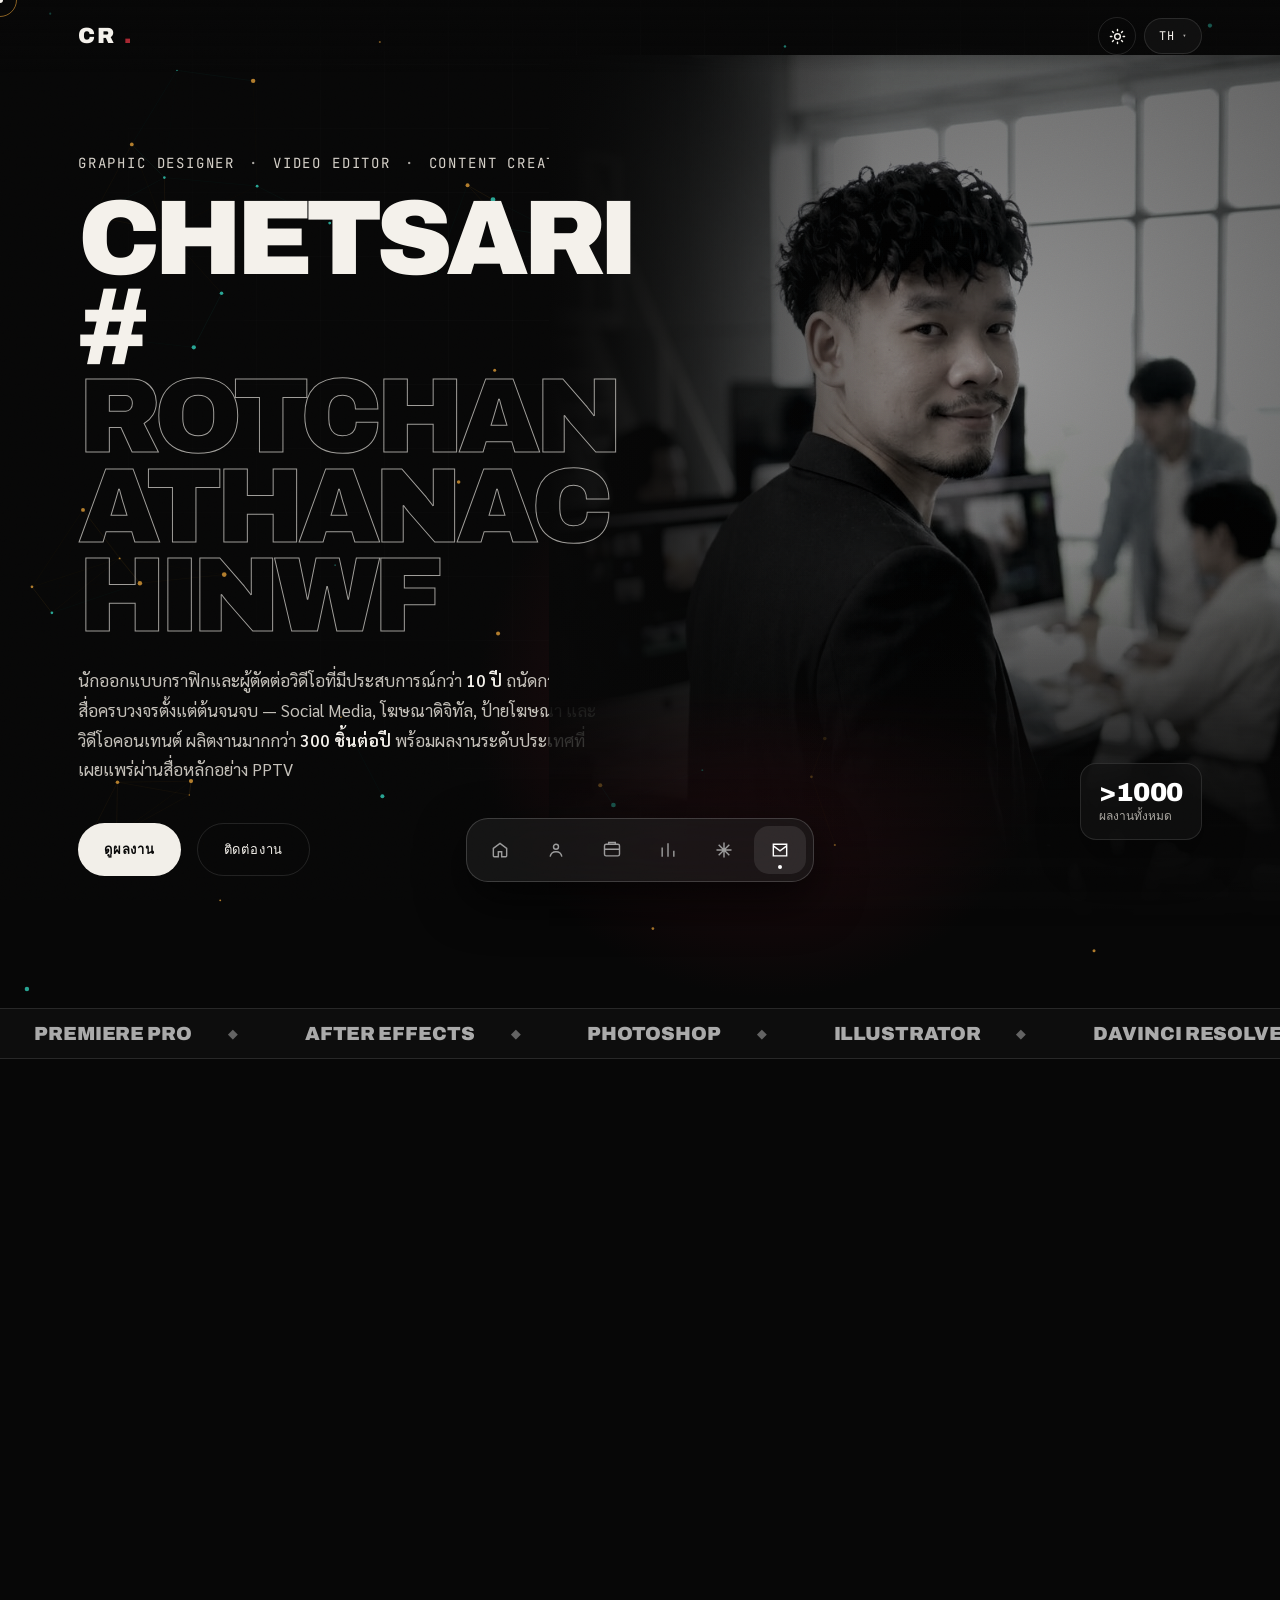
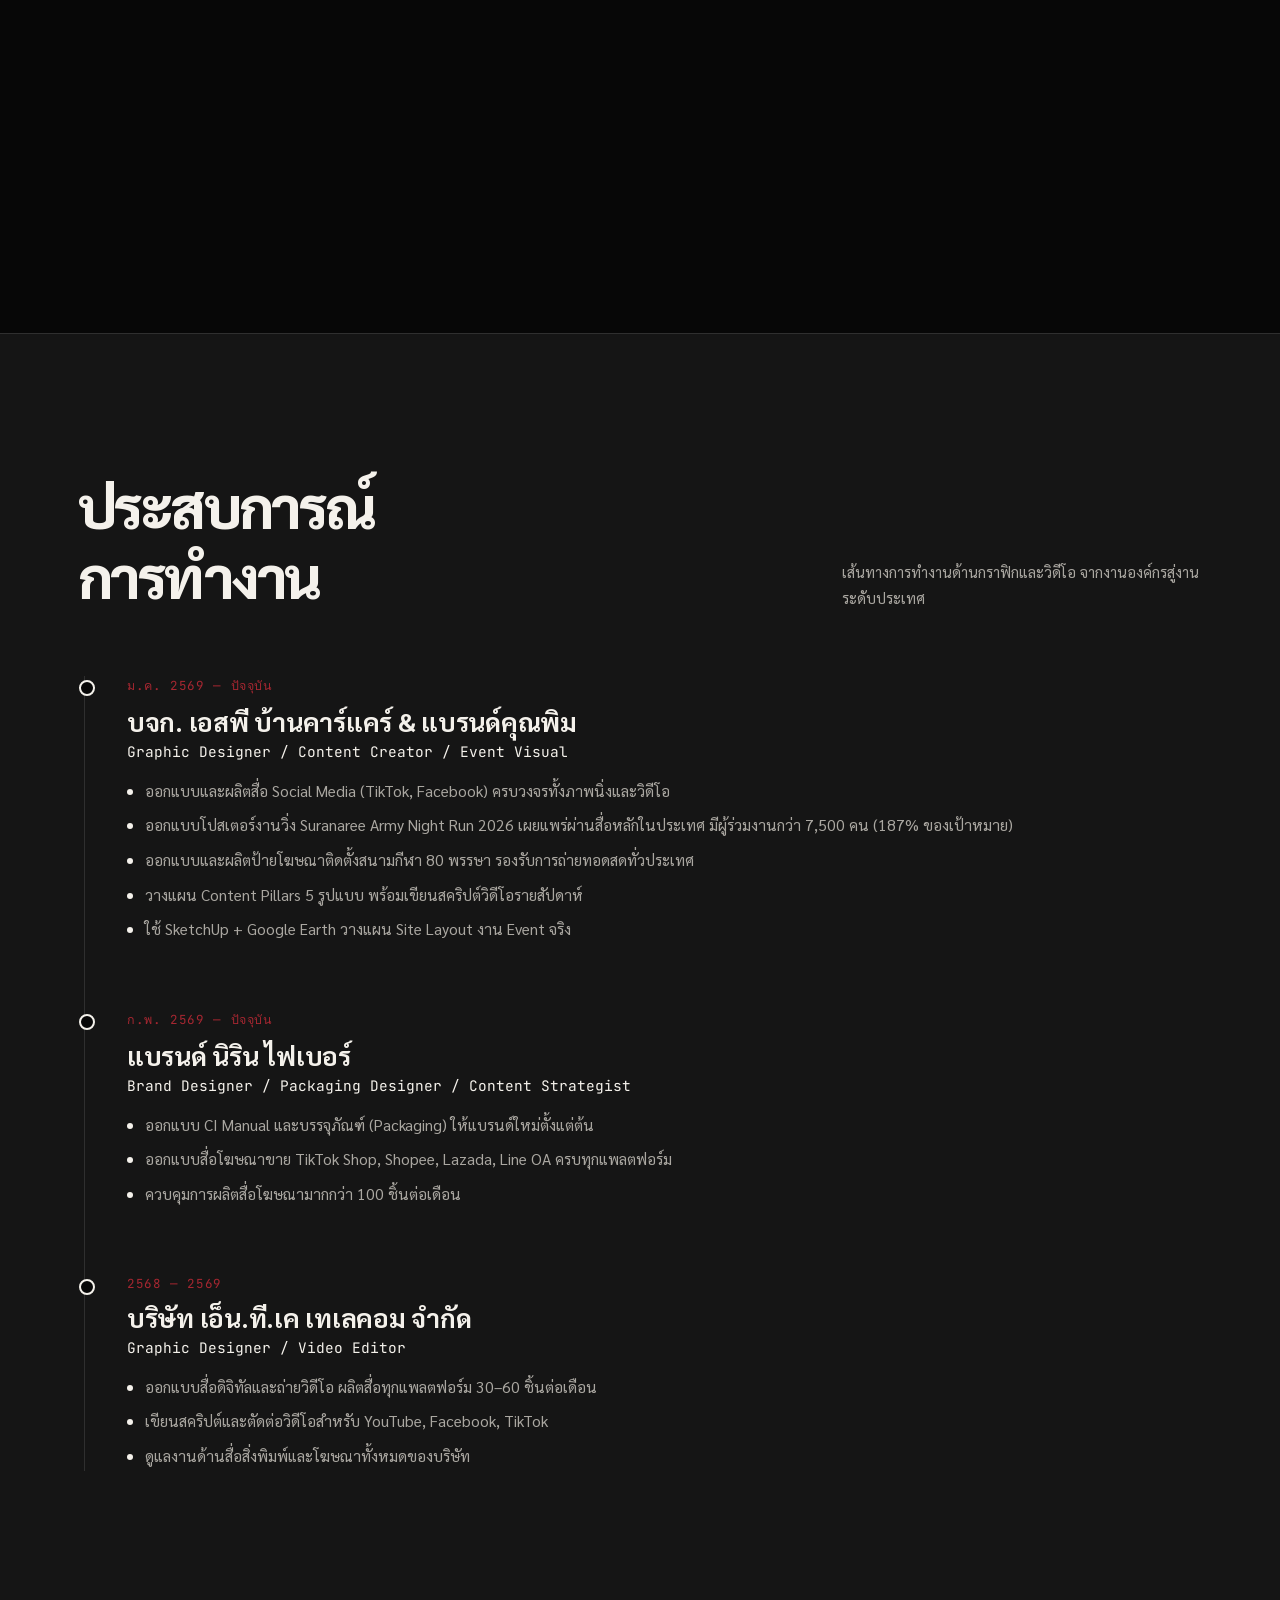
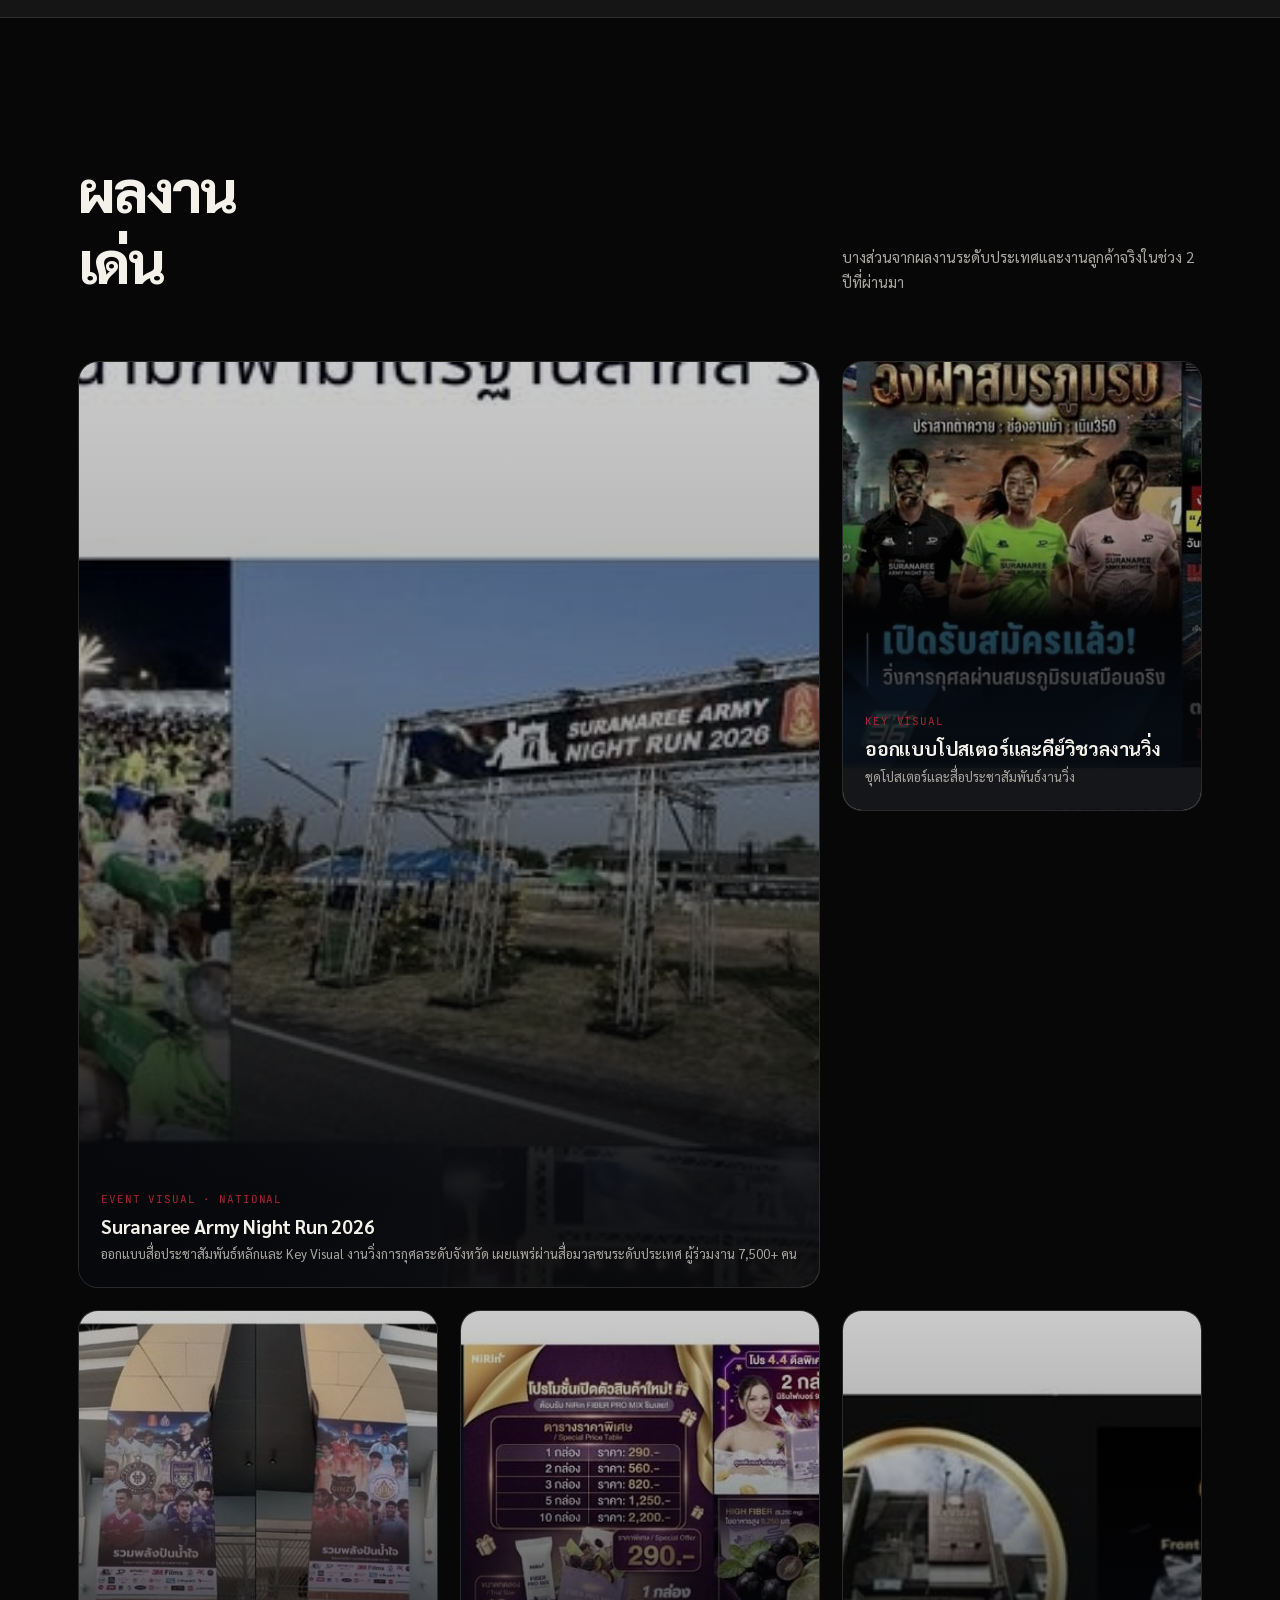
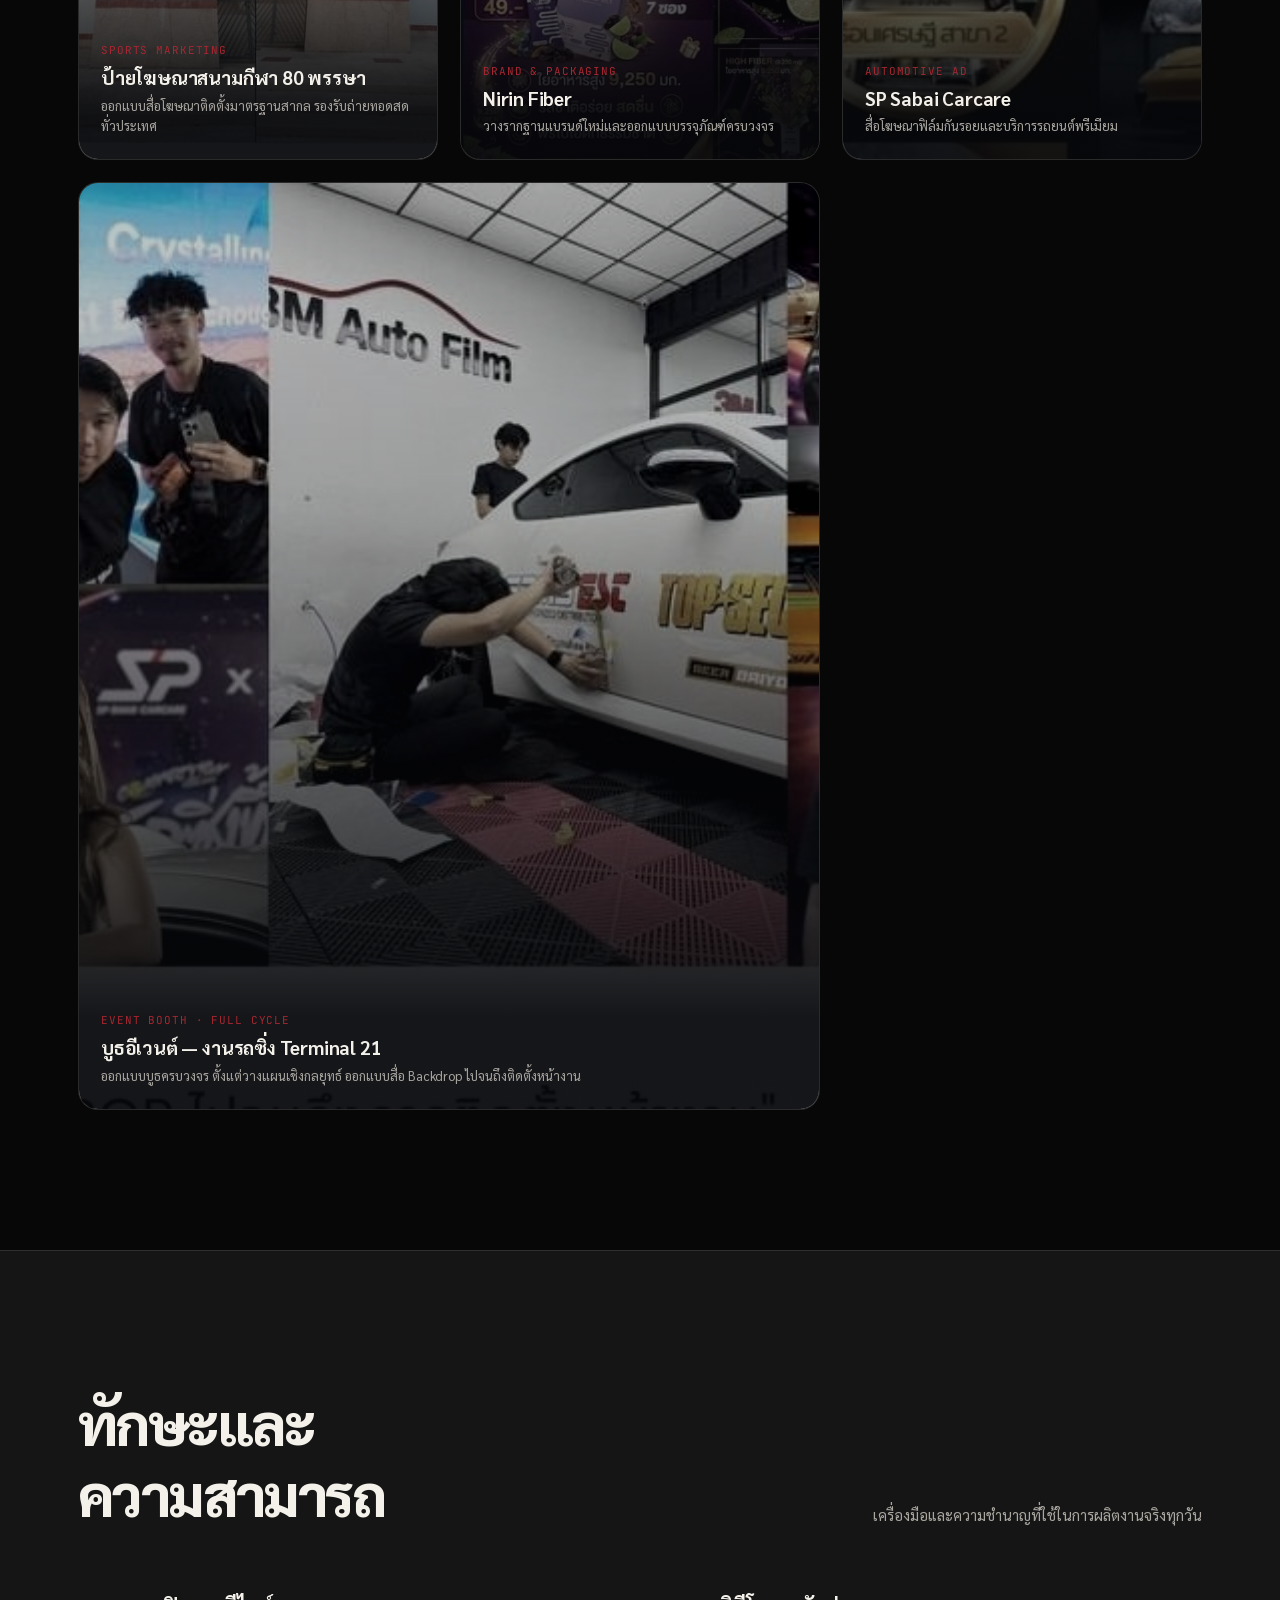
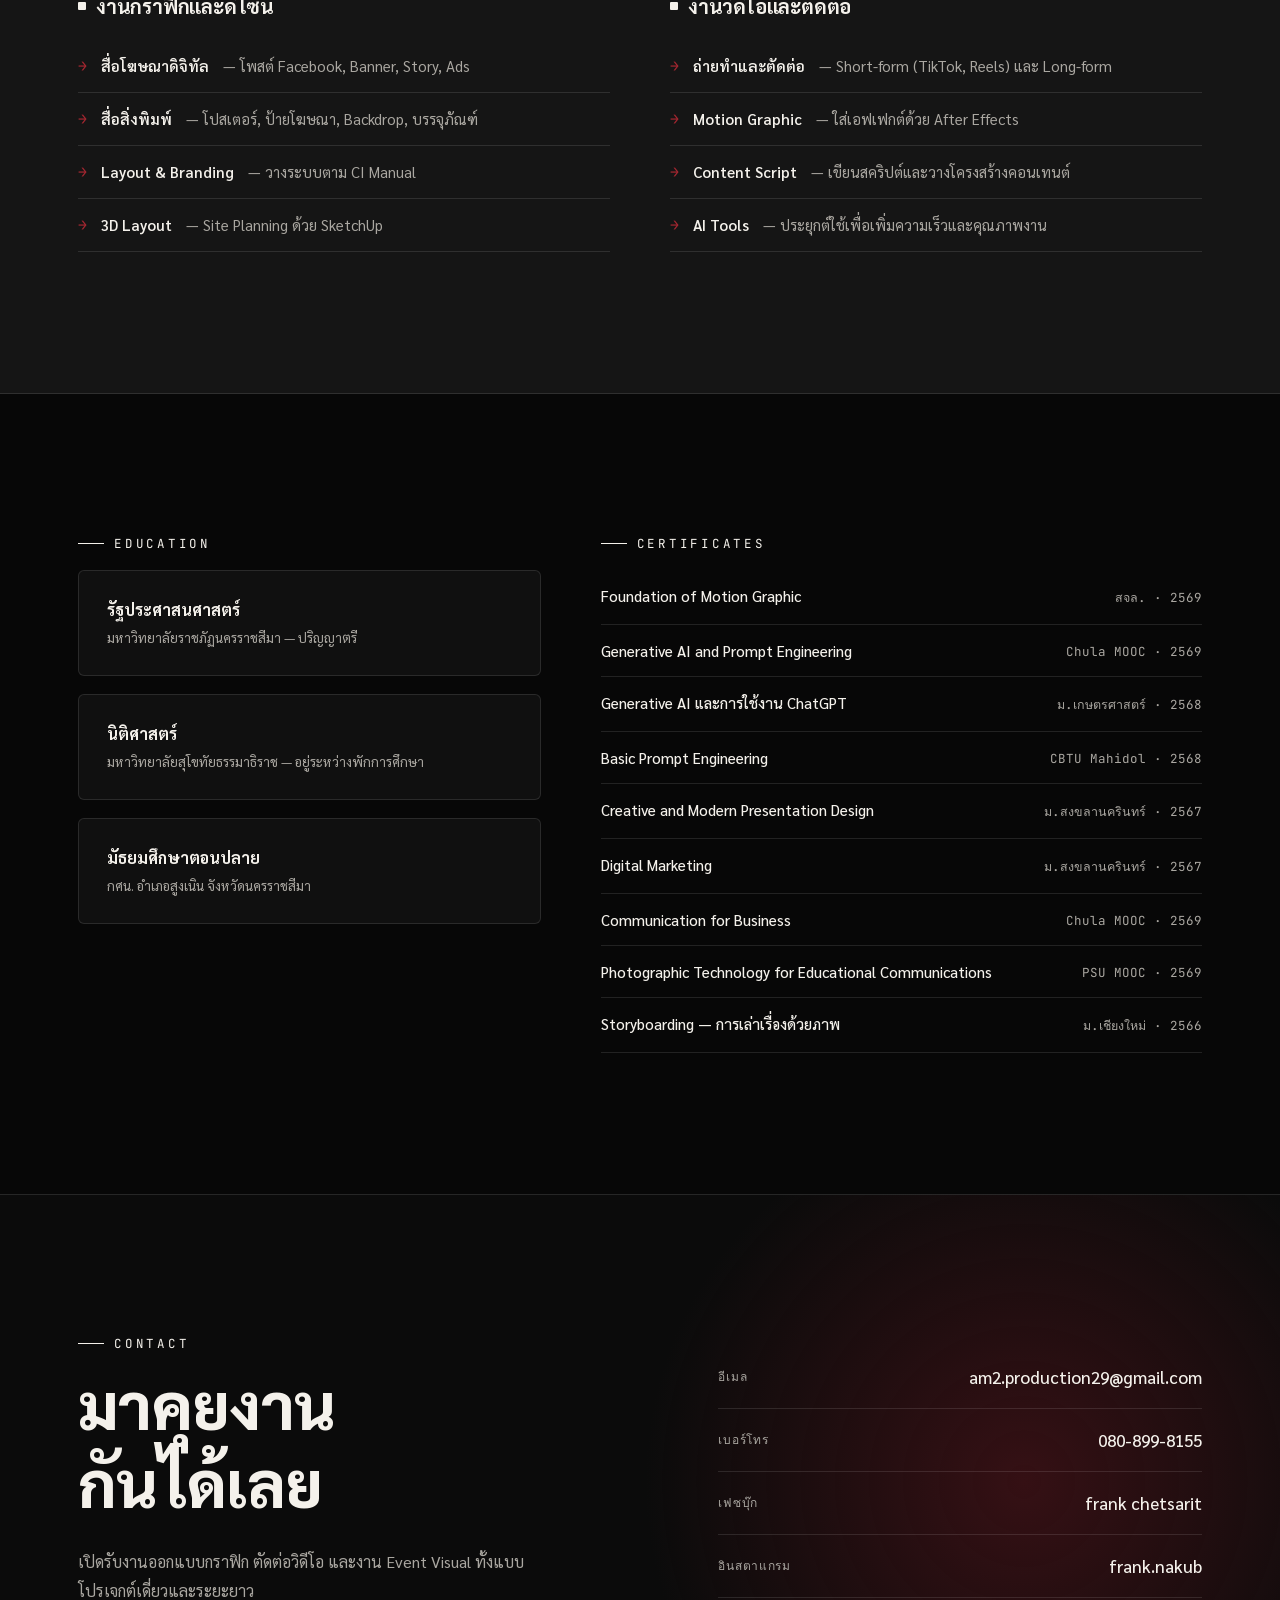
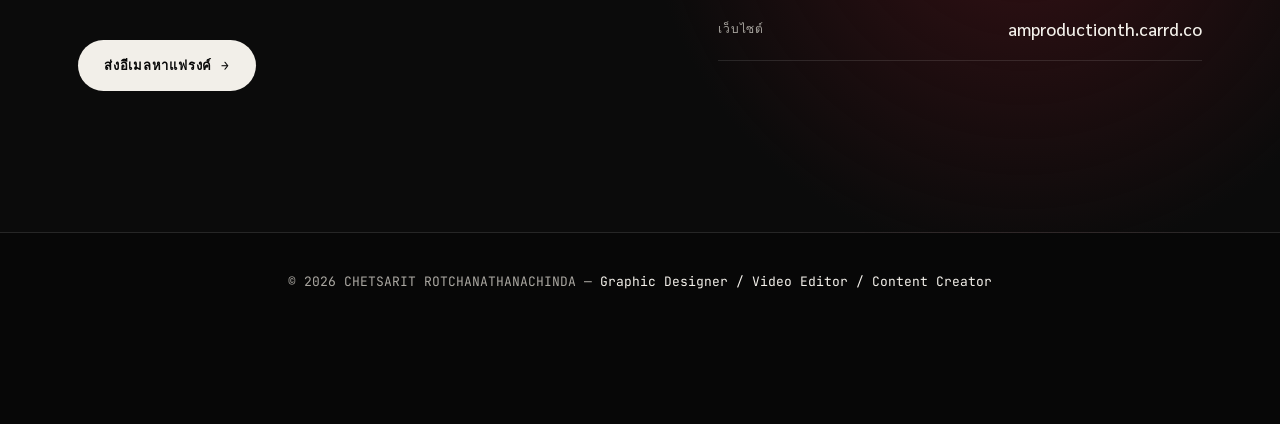
==== commit ce06ab6d: "Create cinematic multilingual portfolio" ====
--- a/index.html
+++ b/index.html
@@ -552,6 +552,38 @@
 
   /* stat count container keeps layout stable */
   .stat-item b{font-variant-numeric:tabular-nums;}
+
+  /* 2026 cinematic creative direction */
+  :root{--bg:#070707;--surface:#101010;--surface-alt:#151515;--line:rgba(255,255,255,.11);--amber:#f4f1eb;--teal:#a62731;--flare:#b62d38;--ink:#f4f1eb;--muted:#aaa7a1;--header-bg:rgba(7,7,7,.55)}
+  html[data-theme="light"]{--bg:#070707;--surface:#101010;--surface-alt:#151515;--line:rgba(255,255,255,.11);--amber:#f4f1eb;--teal:#a62731;--flare:#b62d38;--ink:#f4f1eb;--muted:#aaa7a1;--header-bg:rgba(7,7,7,.55);color-scheme:dark}
+  body{background:#070707;padding-bottom:94px}
+  header{background:linear-gradient(#070707c9,transparent);border:0;backdrop-filter:none}
+  .navlinks,.nav-cta,.navtoggle{display:none!important}
+  .logo{letter-spacing:.08em}.logo span{color:#a62731}
+  .lang-current{border-radius:999px;background:#16161699;backdrop-filter:blur(18px)}
+  .lang-dropdown{max-height:380px;overflow:auto;border-radius:18px;background:#101010ef;backdrop-filter:blur(24px)}
+  .hero{min-height:112vh;padding-top:92px;background:radial-gradient(circle at 74% 32%,#3b3b3b 0,transparent 24%),radial-gradient(circle at 60% 70%,#2f0c11 0,transparent 28%),#070707}
+  .hero::before{background-image:linear-gradient(rgba(255,255,255,.025) 1px,transparent 1px),linear-gradient(90deg,rgba(255,255,255,.025) 1px,transparent 1px);background-size:64px 64px}
+  .hero-grid{grid-template-columns:1fr 1fr;gap:0}
+  .hero h1{font-size:clamp(56px,8.3vw,126px);line-height:.84;letter-spacing:-.065em;position:relative;z-index:4}
+  .hero h1 .accent{color:transparent;-webkit-text-stroke:1px rgba(244,241,235,.64)}
+  .hero-role{color:#d5d0c8;letter-spacing:.13em}
+  .hero-sub{color:#c4c0b9;max-width:530px}
+  .hero-photo-wrap{height:720px;align-items:flex-end}
+  .hero-photo-frame{position:absolute;right:-7vw;top:-100px;width:min(58vw,820px);max-width:none;height:880px;clip-path:none;border:0;mask-image:linear-gradient(to bottom,black 72%,transparent 99%)}
+  .hero-photo-frame img{height:100%;object-fit:cover;object-position:54% 35%;filter:saturate(.3) contrast(1.18) brightness(.57)}
+  .hero-photo-frame::after{background:linear-gradient(90deg,#070707 0,transparent 45%),linear-gradient(0deg,#070707 0,transparent 43%),radial-gradient(circle at 60% 36%,transparent 0,#07070766 70%)}
+  .hero-tag{z-index:5;left:auto;right:0;bottom:35px;background:#111b;border-radius:16px;backdrop-filter:blur(18px)}
+  .hero-tag b{color:#fff}.btn{border-radius:999px}.btn-primary{background:#f2efe9;color:#080808}.btn-primary:hover{background:#fff}.btn-ghost:hover{border-color:#fff;color:#fff}
+  .marquee-band{background:#0d0d0d;color:#aaa;border-color:var(--line)}
+  section{padding:clamp(90px,11vw,160px) 0}.section-head h2{letter-spacing:-.045em}
+  .work-card{border-radius:20px;transform-style:preserve-3d;perspective:1000px}.work-card:hover{transform:translateY(-10px) rotateX(2deg)}
+  .contact-section{background:radial-gradient(circle at 80% 45%,#351014,transparent 35%),#0b0b0b}
+  .bottom-dock{position:fixed;z-index:150;left:50%;bottom:max(18px,env(safe-area-inset-bottom));transform:translateX(-50%);display:flex;gap:4px;padding:7px;background:rgba(30,30,30,.6);border:1px solid rgba(255,255,255,.17);border-radius:22px;backdrop-filter:blur(24px) saturate(1.35);box-shadow:0 18px 48px #000b}
+  .dock-item{width:52px;height:48px;border:0;background:transparent;color:#9b9b9b;border-radius:15px;display:grid;place-items:center;cursor:pointer;position:relative;transition:.3s}
+  .dock-item svg{width:20px;height:20px;fill:none;stroke:currentColor;stroke-width:1.7}.dock-item:hover,.dock-item.active{background:rgba(255,255,255,.09);color:#fff}.dock-item.active::after{content:'';position:absolute;bottom:5px;width:4px;height:4px;border-radius:50%;background:#fff}
+  .dock-tip{position:absolute;bottom:59px;padding:6px 9px;border-radius:8px;background:#eee;color:#111;font-size:10px;white-space:nowrap;opacity:0;transform:translateY(5px);pointer-events:none;transition:.25s}.dock-item:hover .dock-tip{opacity:1;transform:none}
+  @media(max-width:820px){.hero{min-height:100svh;padding:0}.hero-grid{display:flex;align-items:flex-end;height:100svh;padding-bottom:12vh}.hero-photo-wrap{position:absolute;inset:0;height:auto}.hero-photo-frame{inset:0;width:100%;height:80%;mask-image:linear-gradient(to bottom,black 72%,transparent 100%)}.hero-photo-frame img{object-position:56% 24%;filter:saturate(.3) contrast(1.15) brightness(.48)}.hero-photo-frame::after{background:linear-gradient(0deg,#070707 0,#070707d9 28%,transparent 67%),linear-gradient(90deg,#07070755,transparent)}.hero-grid>div:first-child{position:relative;z-index:6}.hero h1{font-size:clamp(49px,15vw,82px)}.hero-sub{font-size:14px;line-height:1.65}.hero-tag{display:none}.stats-row{grid-template-columns:1fr 1fr}.bottom-dock{max-width:calc(100% - 20px)}.dock-item{width:47px}.dock-tip{display:none}}
 </style>
 </head>
 <body>
@@ -583,6 +615,12 @@
             <button type="button" data-lang="en">English</button>
             <button type="button" data-lang="ja">日本語</button>
             <button type="button" data-lang="zh">中文</button>
+            <button type="button" data-lang="ko">한국어</button>
+            <button type="button" data-lang="es">Español</button>
+            <button type="button" data-lang="fr">Français</button>
+            <button type="button" data-lang="de">Deutsch</button>
+            <button type="button" data-lang="id">Indonesia</button>
+            <button type="button" data-lang="vi">Tiếng Việt</button>
           </div>
         </div>
       </div>
@@ -625,7 +663,7 @@
     </div>
     <div class="hero-photo-wrap">
       <div class="hero-photo-frame" id="tiltFrame">
-        <img src="[data-uri]" alt="Chetsarit Rotchanathanachinda">
+        <img src="assets/frank-hero.jpeg" alt="Chetsarit Rotchanathanachinda">
       </div>
       <div class="hero-tag">
         <b>&gt;1000</b>
@@ -877,7 +915,26 @@
   © 2026 CHETSARIT ROTCHANATHANACHINDA — <span data-i18n="footer_role">Graphic Designer / Video Editor / Content Creator</span>
 </footer>
 
+<nav class="bottom-dock" aria-label="Quick navigation">
+  <button class="dock-item active" data-target="top" aria-label="Home"><svg viewBox="0 0 24 24"><path d="m4 10 8-6 8 6v9a1 1 0 0 1-1 1h-5v-6h-4v6H5a1 1 0 0 1-1-1z"/></svg><span class="dock-tip">Home</span></button>
+  <button class="dock-item" data-target="about" aria-label="About"><svg viewBox="0 0 24 24"><circle cx="12" cy="8" r="3"/><path d="M5 20c.6-4 3-6 7-6s6.4 2 7 6"/></svg><span class="dock-tip">About</span></button>
+  <button class="dock-item" data-target="work" aria-label="Work"><svg viewBox="0 0 24 24"><rect x="3" y="5" width="18" height="14" rx="2"/><path d="M8 5V3h8v2M3 11h18"/></svg><span class="dock-tip">Work</span></button>
+  <button class="dock-item" data-target="experience" aria-label="Experience"><svg viewBox="0 0 24 24"><path d="M5 20V9m7 11V4m7 16v-7"/></svg><span class="dock-tip">Experience</span></button>
+  <button class="dock-item" data-target="skills" aria-label="Skills"><svg viewBox="0 0 24 24"><path d="M12 3v18M3 12h18M5.6 5.6l12.8 12.8M18.4 5.6 5.6 18.4"/></svg><span class="dock-tip">Skills</span></button>
+  <button class="dock-item" data-target="contact" aria-label="Contact"><svg viewBox="0 0 24 24"><path d="M4 5h16v14H4zM4 7l8 6 8-6"/></svg><span class="dock-tip">Contact</span></button>
+</nav>
+
 <script>
+  document.body.id='top';
+  (function(){
+    const dock=[...document.querySelectorAll('.dock-item')];
+    dock.forEach(btn=>btn.addEventListener('click',()=>document.getElementById(btn.dataset.target)?.scrollIntoView({behavior:'smooth'})));
+    const observed=dock.map(btn=>document.getElementById(btn.dataset.target)).filter(Boolean);
+    const spy=new IntersectionObserver(entries=>entries.forEach(entry=>{
+      if(entry.isIntersecting) dock.forEach(btn=>btn.classList.toggle('active',btn.dataset.target===entry.target.id));
+    }),{rootMargin:'-42% 0px -48%'});
+    observed.forEach(el=>spy.observe(el));
+  })();
   // ---------- mobile menu ----------
   (function(){
     const btn = document.getElementById('navToggle');
@@ -1261,8 +1318,17 @@
       }
     };
 
-    const langNames = {th:'TH', en:'EN', ja:'JA', zh:'ZH'};
-    const htmlLangCode = {th:'th', en:'en', ja:'ja', zh:'zh'};
+    const extraLanguages = {
+      ko:{label_about:'소개',label_experience:'경력',label_work:'작업',label_skills:'기술',label_education:'교육',label_contact:'연락',nav_contact_cta:'연락하기 →',hero_role1:'그래픽 디자이너',hero_role2:'영상 편집자',hero_role3:'콘텐츠 크리에이터',hero_btn_work:'작업 보기',hero_btn_contact:'연락하기',about_heading:'아이디어에서 현장까지<br>완성도 높은 제작',experience_heading:'업무<br>경력',work_heading:'주요<br>작업',skills_heading:'기술과<br>역량',contact_heading:'프로젝트를<br>이야기해요'},
+      es:{label_about:'Perfil',label_experience:'Experiencia',label_work:'Proyectos',label_skills:'Habilidades',label_education:'Educación',label_contact:'Contacto',nav_contact_cta:'Contacto →',hero_role1:'DISEÑADOR GRÁFICO',hero_role2:'EDITOR DE VÍDEO',hero_role3:'CREADOR DE CONTENIDO',hero_btn_work:'Ver proyectos',hero_btn_contact:'Contactar',about_heading:'Producción integral<br>de la idea a la ejecución',experience_heading:'Experiencia<br>profesional',work_heading:'Proyectos<br>destacados',skills_heading:'Habilidades y<br>capacidades',contact_heading:'Hablemos de<br>tu proyecto'},
+      fr:{label_about:'Profil',label_experience:'Expérience',label_work:'Projets',label_skills:'Compétences',label_education:'Formation',label_contact:'Contact',nav_contact_cta:'Contact →',hero_role1:'GRAPHISTE',hero_role2:'MONTEUR VIDÉO',hero_role3:'CRÉATEUR DE CONTENU',hero_btn_work:'Voir les projets',hero_btn_contact:'Me contacter',about_heading:'Production complète<br>de l’idée au terrain',experience_heading:'Expérience<br>professionnelle',work_heading:'Projets<br>sélectionnés',skills_heading:'Compétences et<br>expertise',contact_heading:'Parlons de<br>votre projet'},
+      de:{label_about:'Profil',label_experience:'Erfahrung',label_work:'Arbeiten',label_skills:'Fähigkeiten',label_education:'Ausbildung',label_contact:'Kontakt',nav_contact_cta:'Kontakt →',hero_role1:'GRAFIKDESIGNER',hero_role2:'VIDEOEDITOR',hero_role3:'CONTENT CREATOR',hero_btn_work:'Arbeiten ansehen',hero_btn_contact:'Kontakt',about_heading:'Komplette Produktion<br>von der Idee bis vor Ort',experience_heading:'Berufs-<br>erfahrung',work_heading:'Ausgewählte<br>Arbeiten',skills_heading:'Fähigkeiten und<br>Expertise',contact_heading:'Sprechen wir über<br>Ihr Projekt'},
+      id:{label_about:'Profil',label_experience:'Pengalaman',label_work:'Karya',label_skills:'Keahlian',label_education:'Pendidikan',label_contact:'Kontak',nav_contact_cta:'Kontak →',hero_role1:'DESAINER GRAFIS',hero_role2:'EDITOR VIDEO',hero_role3:'KREATOR KONTEN',hero_btn_work:'Lihat karya',hero_btn_contact:'Hubungi',about_heading:'Produksi menyeluruh<br>dari ide hingga eksekusi',experience_heading:'Pengalaman<br>kerja',work_heading:'Karya<br>pilihan',skills_heading:'Keahlian dan<br>kemampuan',contact_heading:'Mari bahas<br>proyek Anda'},
+      vi:{label_about:'Giới thiệu',label_experience:'Kinh nghiệm',label_work:'Dự án',label_skills:'Kỹ năng',label_education:'Học vấn',label_contact:'Liên hệ',nav_contact_cta:'Liên hệ →',hero_role1:'THIẾT KẾ ĐỒ HỌA',hero_role2:'BIÊN TẬP VIDEO',hero_role3:'SÁNG TẠO NỘI DUNG',hero_btn_work:'Xem dự án',hero_btn_contact:'Liên hệ',about_heading:'Sản xuất trọn quy trình<br>từ ý tưởng đến thực tế',experience_heading:'Kinh nghiệm<br>làm việc',work_heading:'Dự án<br>nổi bật',skills_heading:'Kỹ năng và<br>năng lực',contact_heading:'Hãy trao đổi về<br>dự án của bạn'}
+    };
+    Object.entries(extraLanguages).forEach(([code,values])=>{ translations[code]={...translations.en,...values}; });
+    const langNames = {th:'TH', en:'EN', ja:'JA', zh:'ZH', ko:'KO', es:'ES', fr:'FR', de:'DE', id:'ID', vi:'VI'};
+    const htmlLangCode = {th:'th', en:'en', ja:'ja', zh:'zh', ko:'ko', es:'es', fr:'fr', de:'de', id:'id', vi:'vi'};
 
     function applyLang(lang){
       const dict = translations[lang] || translations.th;
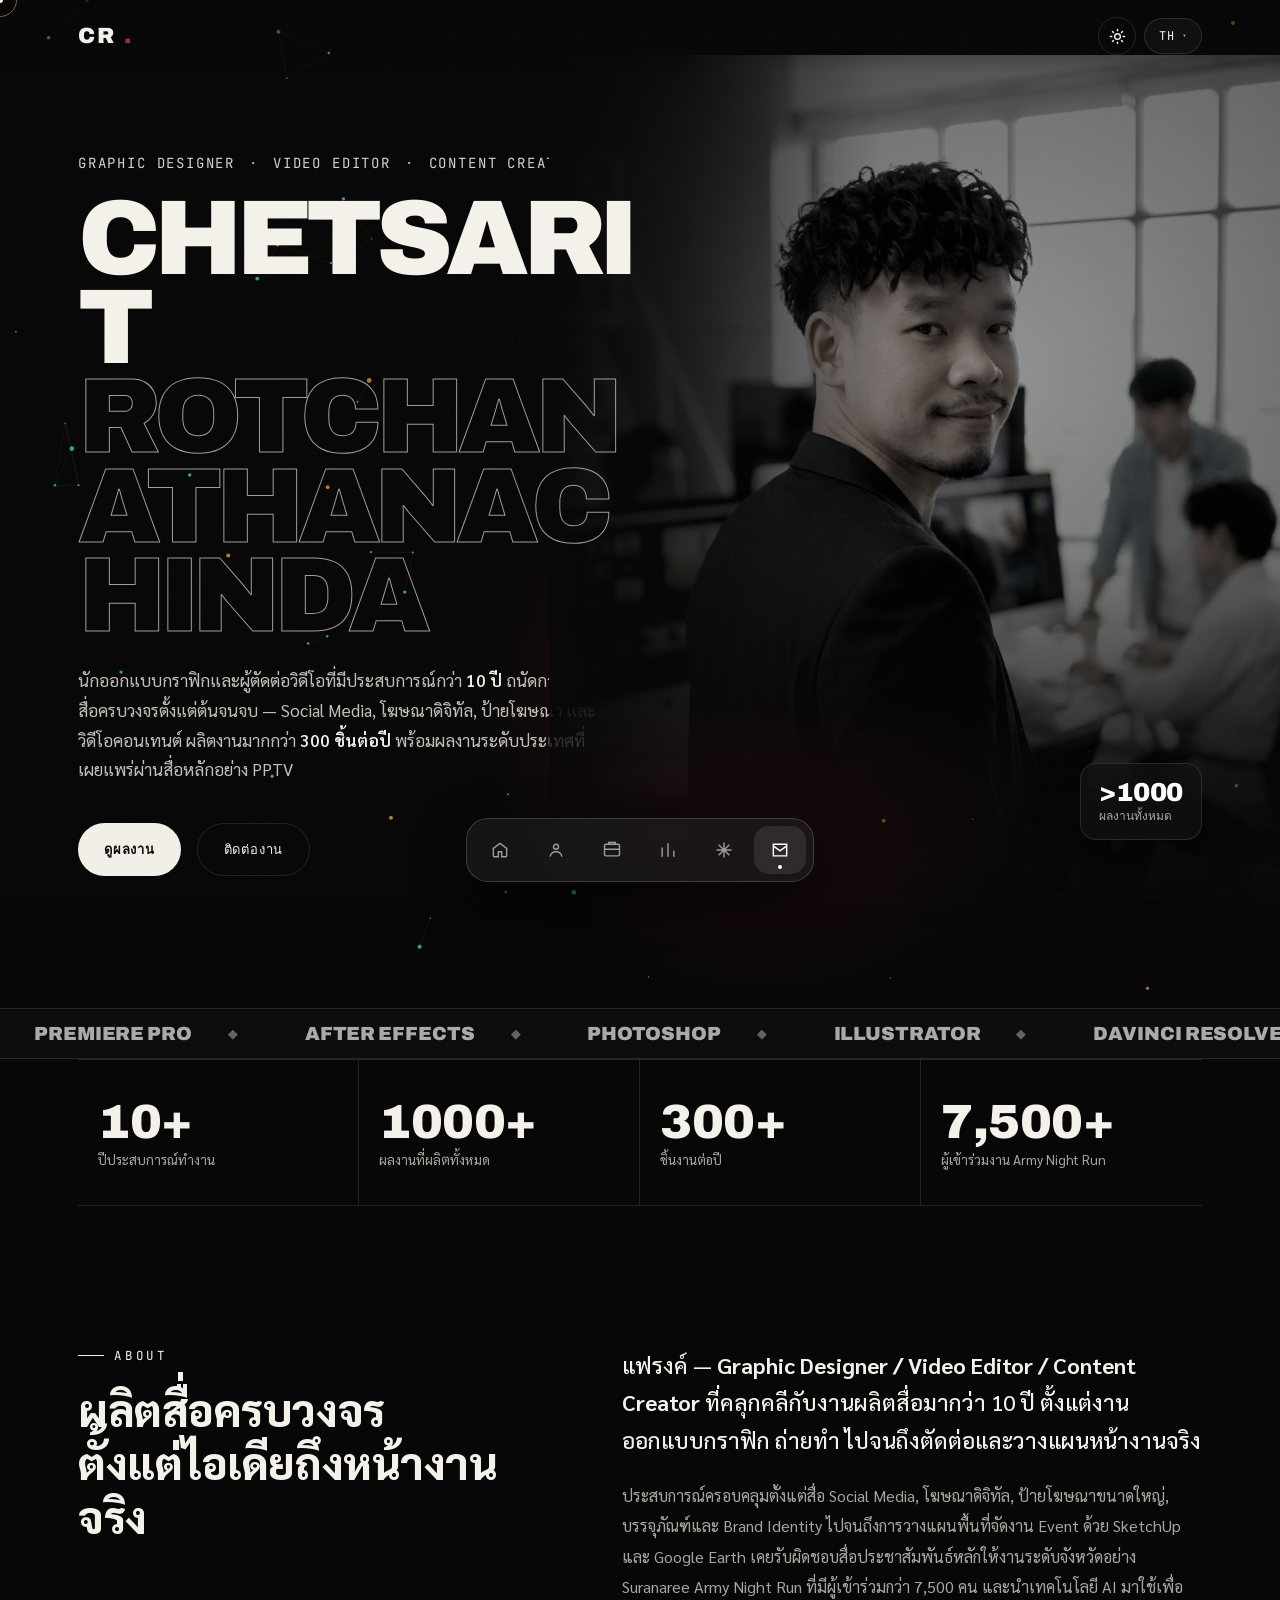
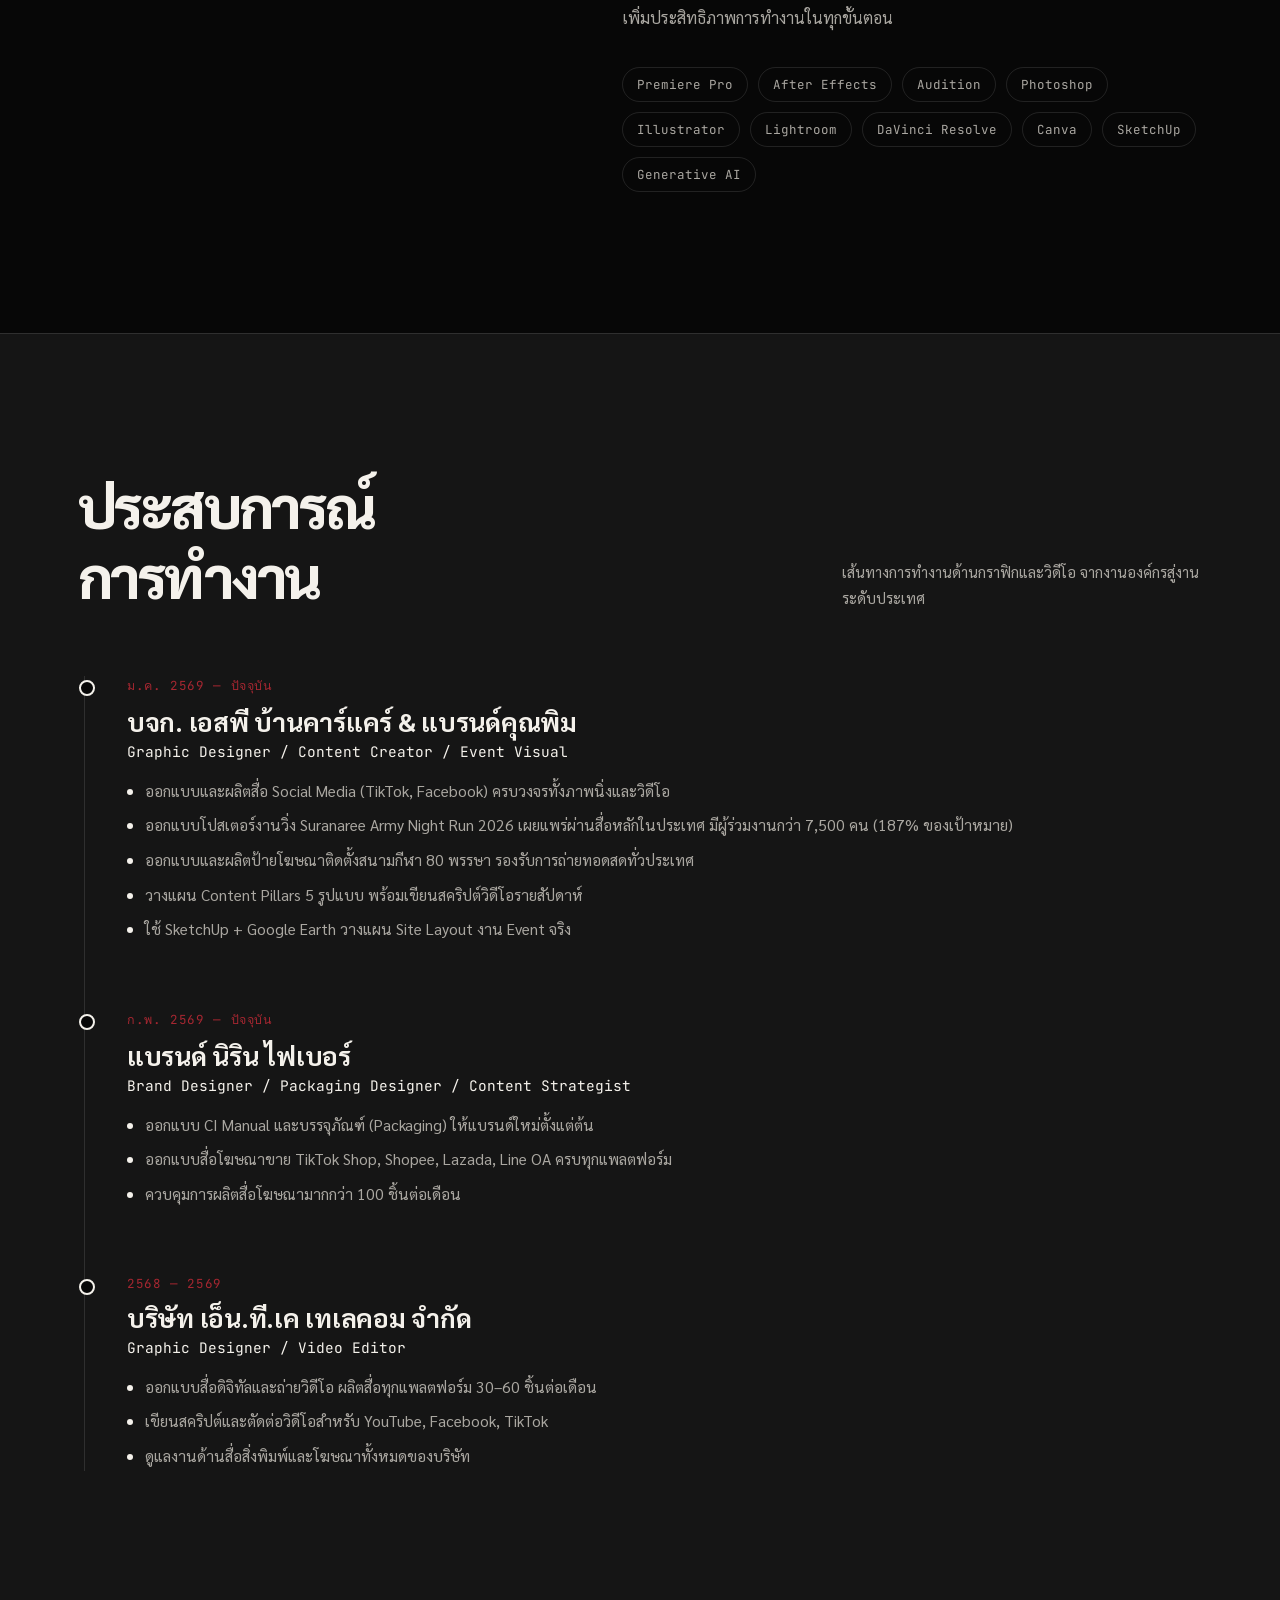
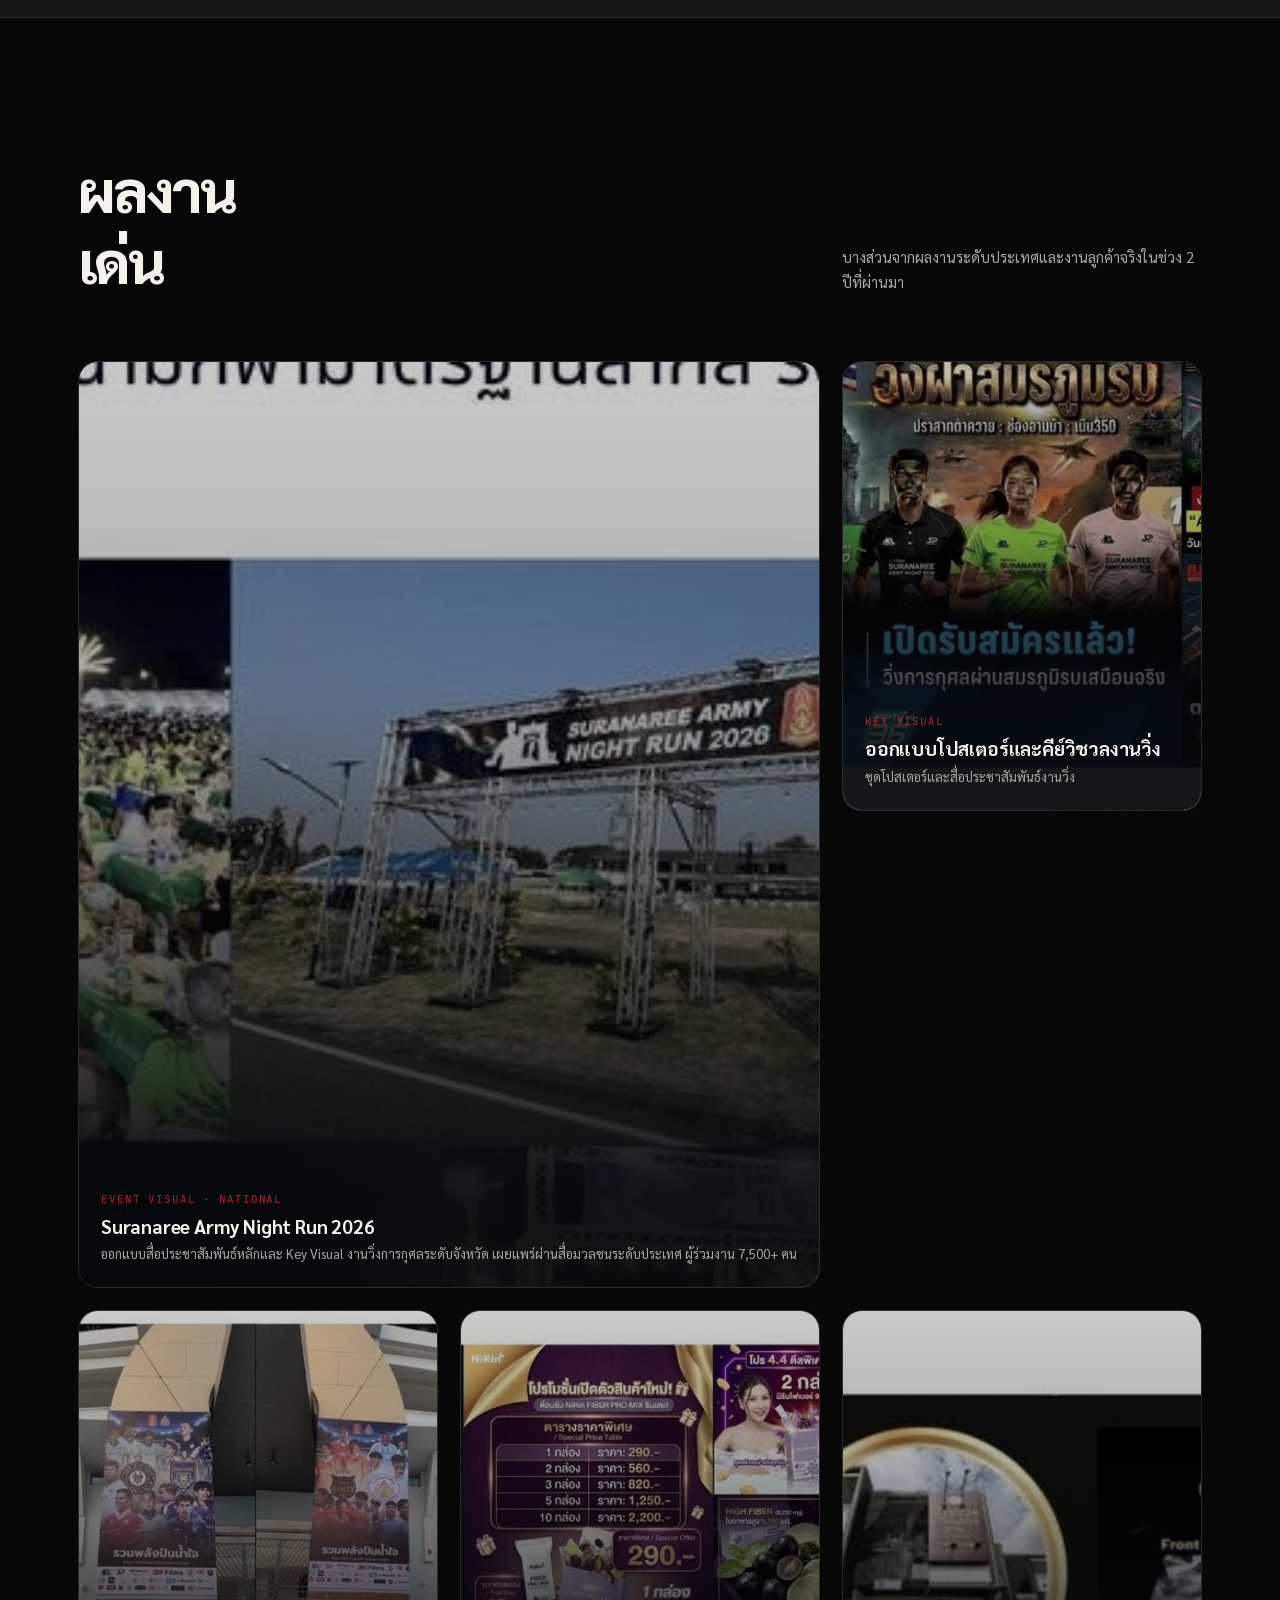
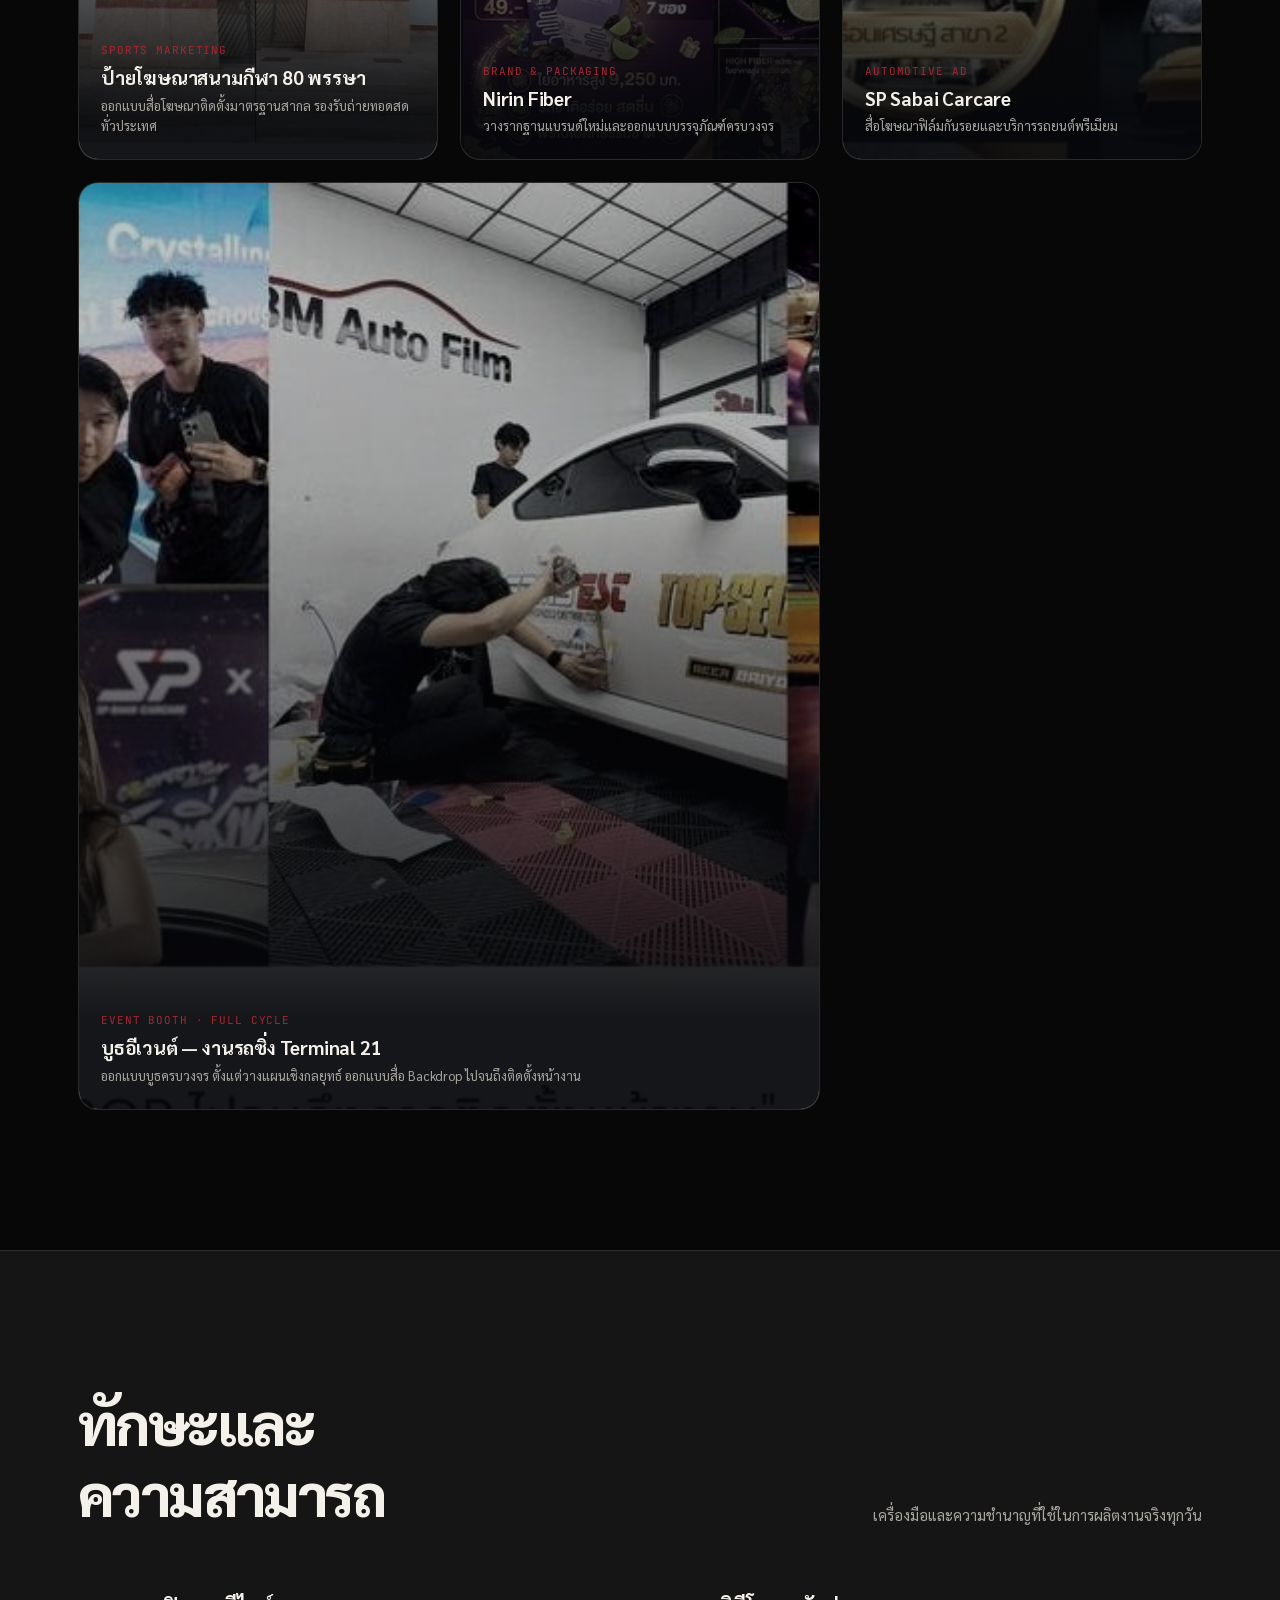
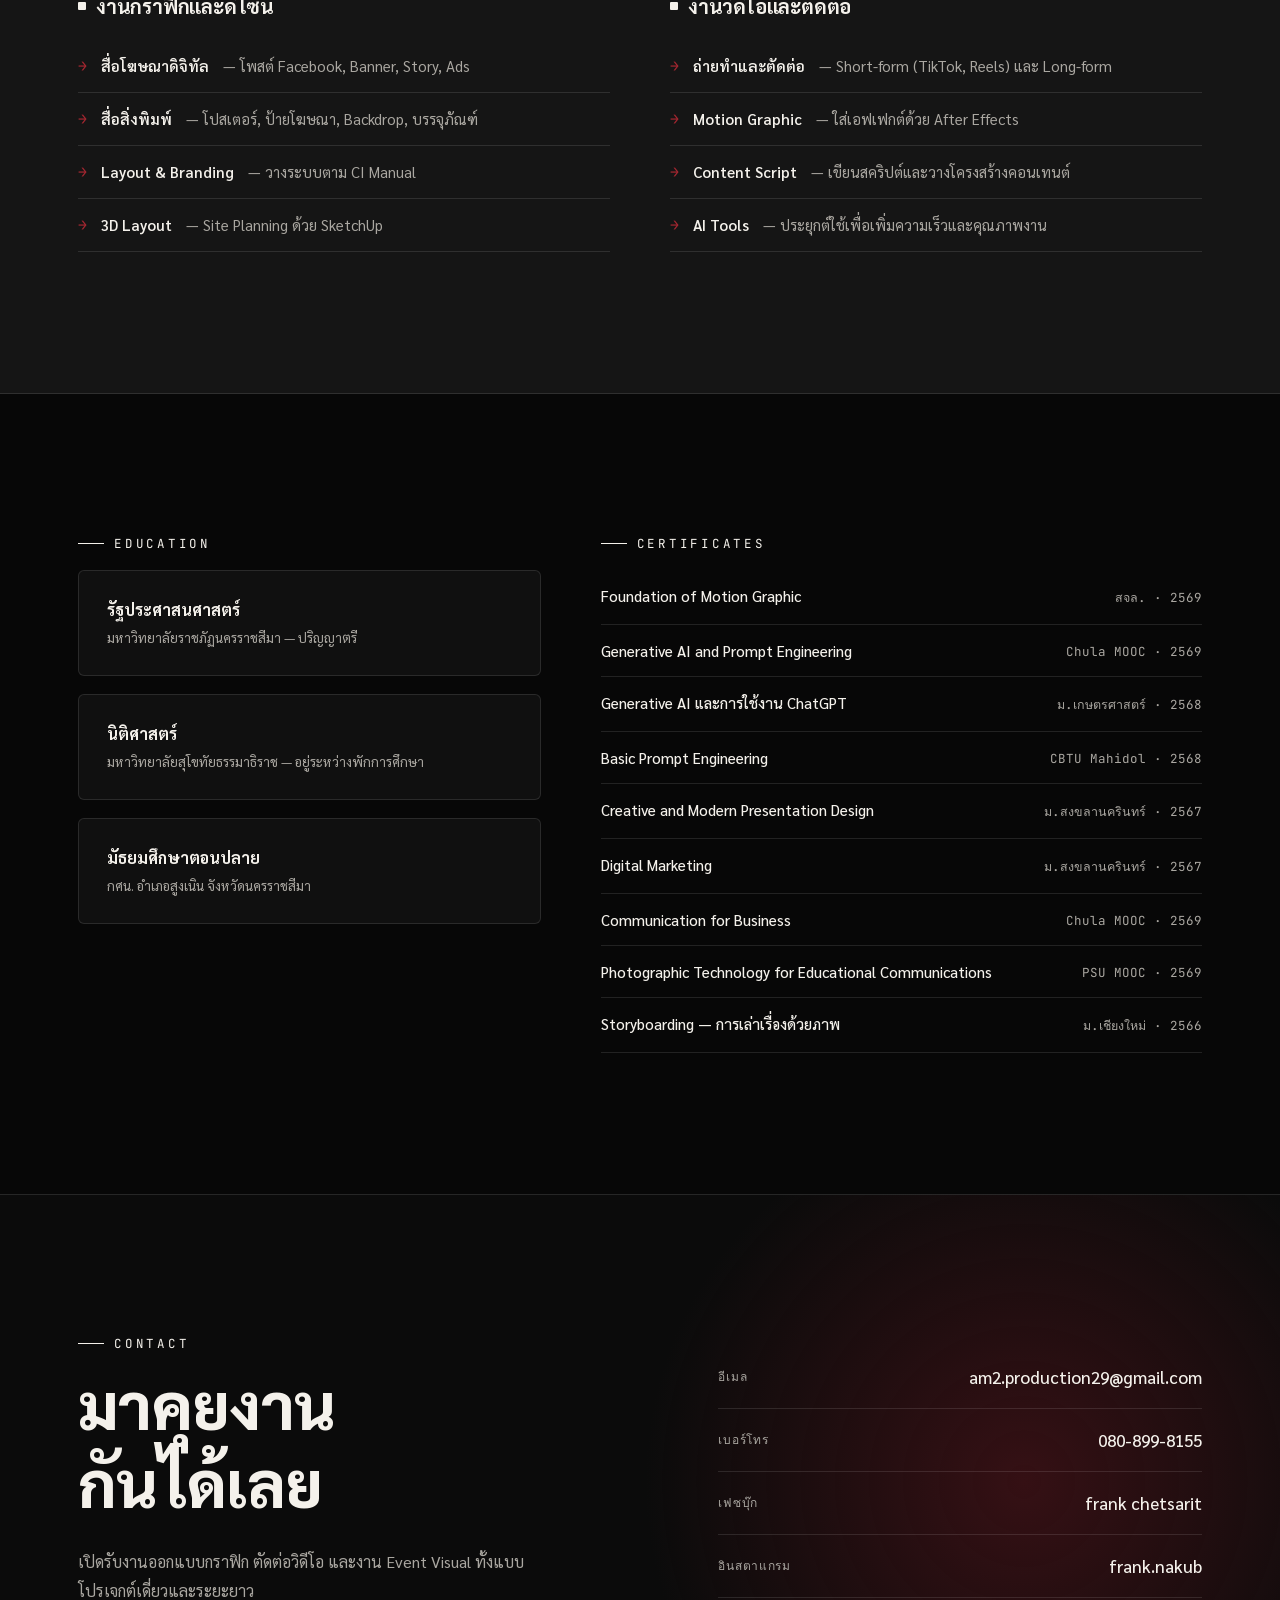
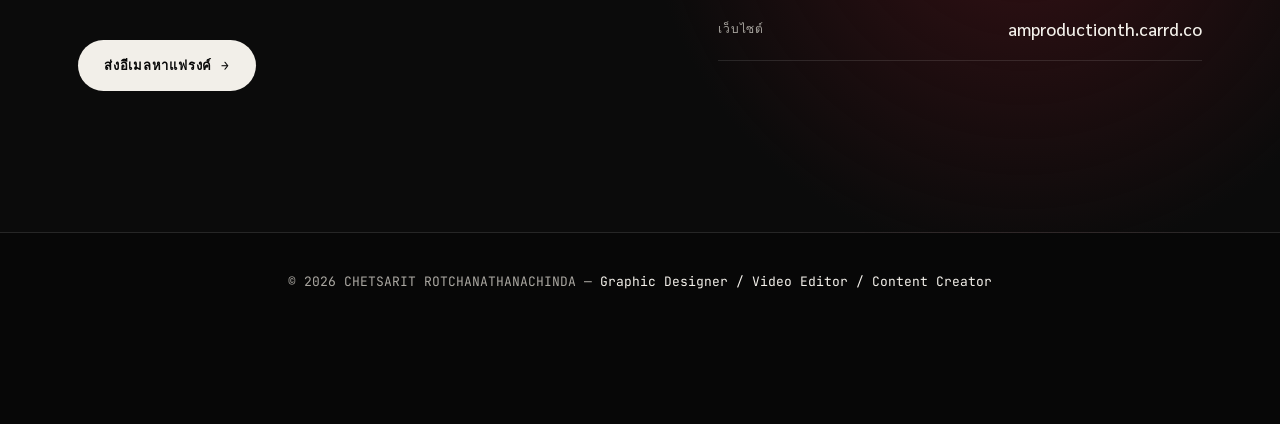
==== commit 56a2593a: "Extract duplicated base64 work images to external files, add caching Each portfolio image was inline" ====
--- a/index.html
+++ b/index.html
@@ -778,48 +778,48 @@
       <p data-i18n="work_sub">บางส่วนจากผลงานระดับประเทศและงานลูกค้าจริงในช่วง 2 ปีที่ผ่านมา</p>
     </div>
     <div class="work-grid">
-      <div class="work-card wide reveal" style="--bgimg:url([data-uri])">
-        <img src="[data-uri]" alt="Suranaree Army Night Run 2026">
+      <div class="work-card wide reveal" style="--bgimg:url(assets/work/work-1.jpg)">
+        <img src="assets/work/work-1.jpg" alt="Suranaree Army Night Run 2026" loading="lazy" decoding="async">
         <div class="work-overlay">
           <div class="work-tag" data-i18n="work1_tag">Event Visual · National</div>
           <h3>Suranaree Army Night Run 2026</h3>
           <p data-i18n="work1_desc">ออกแบบสื่อประชาสัมพันธ์หลักและ Key Visual งานวิ่งการกุศลระดับจังหวัด เผยแพร่ผ่านสื่อมวลชนระดับประเทศ ผู้ร่วมงาน 7,500+ คน</p>
         </div>
       </div>
-      <div class="work-card reveal" style="--bgimg:url([data-uri])">
-        <img src="[data-uri]" alt="Army Night Run Poster">
+      <div class="work-card reveal" style="--bgimg:url(assets/work/work-2.jpg)">
+        <img src="assets/work/work-2.jpg" alt="Army Night Run Poster" loading="lazy" decoding="async">
         <div class="work-overlay">
           <div class="work-tag" data-i18n="work2_tag">Key Visual</div>
           <h3 data-i18n="work2_title">Race Poster &amp; KV Design</h3>
           <p data-i18n="work2_desc">ชุดโปสเตอร์และสื่อประชาสัมพันธ์งานวิ่ง</p>
         </div>
       </div>
-      <div class="work-card reveal" style="--bgimg:url([data-uri])">
-        <img src="[data-uri]